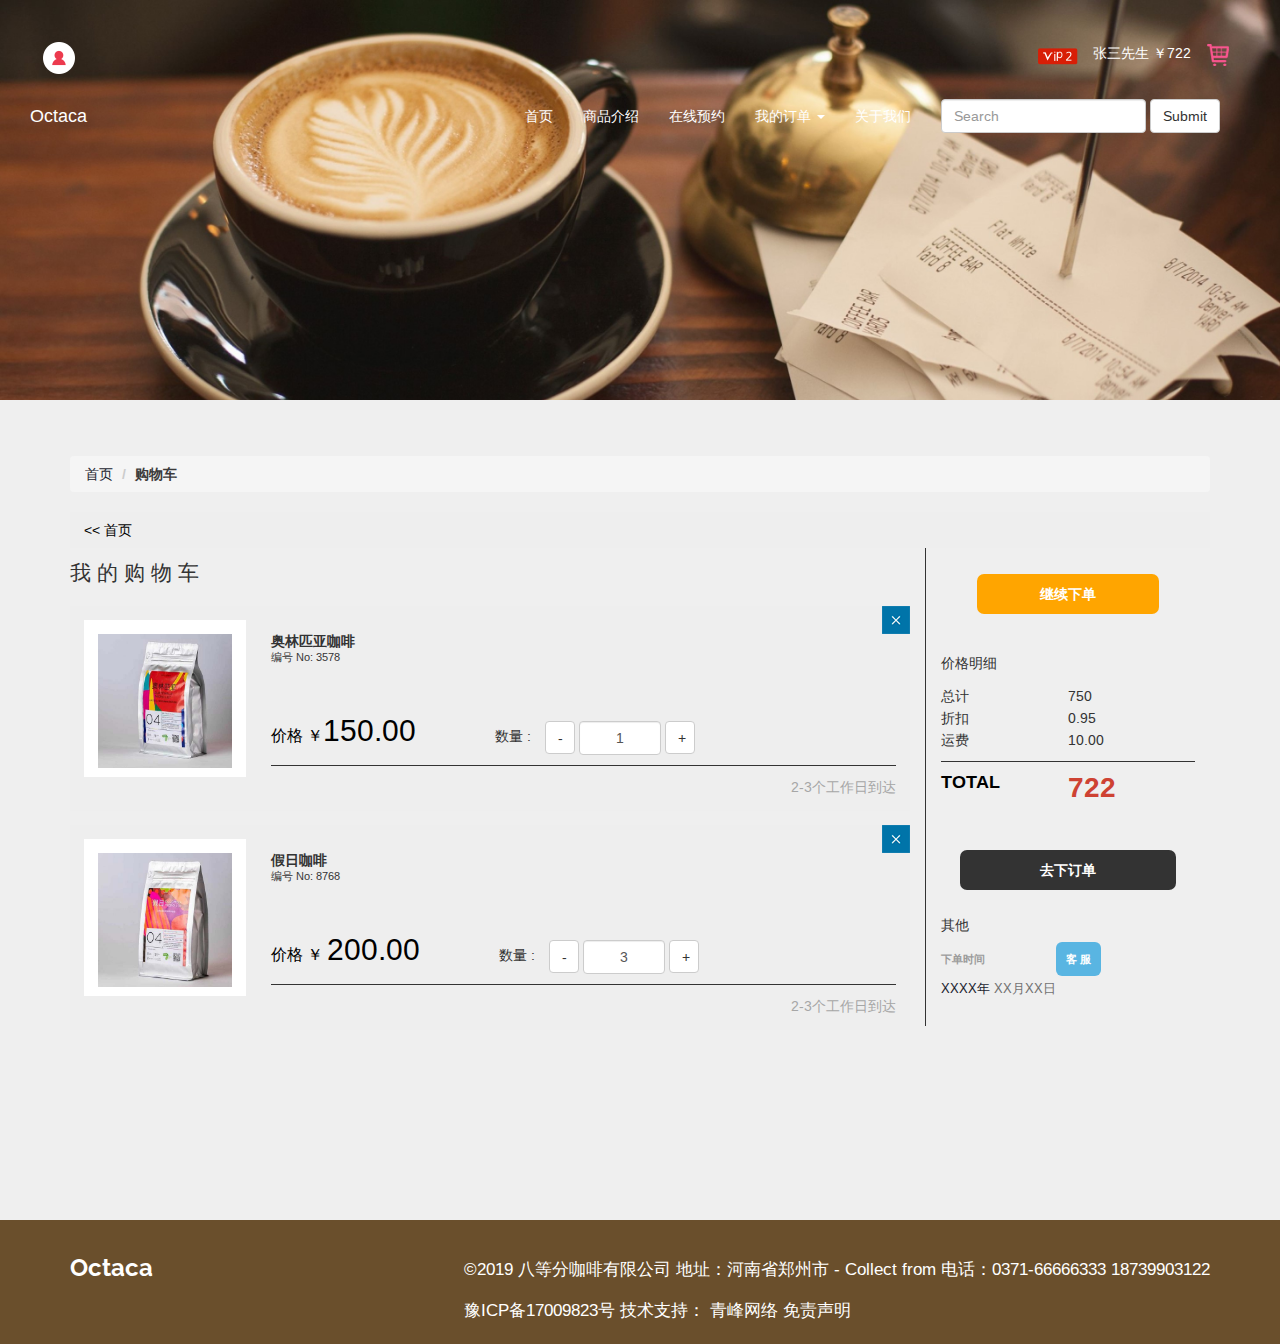
==== shop/cart.html @ 5df2acb5 "阿斯蒂芬 Signed-off-by: zhou-hongjuan <1273451820@qq.com>" ====
<!DOCTYPE html>
<html>
<head>
<title>Cart</title>
<link href="css/bootstrap.css" rel="stylesheet" type="text/css" media="all" />
<link href="css/style.css" rel="stylesheet" type="text/css" media="all" />
<link href="css/iconfont.css" rel="stylesheet" type="text/css" media="all" />
<link href='http://fonts.googleapis.com/css?family=Raleway:400,200,600,800,700,500,300,100,900' rel='stylesheet' type='text/css'>
<link href='http://fonts.googleapis.com/css?family=Arimo:400,700,700italic' rel='stylesheet' type='text/css'>
<link rel="stylesheet" type="text/css" href="css/component.css" />
<link rel="stylesheet" type="text/css" href="css/cart.css" />
<meta name="viewport" content="width=device-width, initial-scale=1">
<meta http-equiv="Content-Type" content="text/html; charset=utf-8" />
<meta name="keywords" content="New Fashions Responsive web template, 
Bootstrap Web Templates, Flat Web Templates, Andriod Compatible web template, Smartphone 
Compatible web template, free webdesigns for Nokia, Samsung, LG, SonyErricsson, Motorola web design"/>
<script src="js/jquery.min.js"></script>

<script src="js/bootstrap.min.js"> </script>



<!-- start menu -->
<link href="css/megamenu.css" rel="stylesheet" type="text/css" media="all" />
<script type="text/javascript" src="js/megamenu.js"></script>



<!-- start menu -->
</head>
<body>
<!--header-->
<div class="header2 text-center haha">
	 <div class="container-fluid ">
		 <div class="main-header">
			  <div class="carting">
				 <ul><li><a href="login.html"><img src="images/gerenzhongxin.png" ></a></li></ul>   <!-- 个人中心 -->
				 </div>
			 <div class="logo">
				 <h3><a href="index.html">NEW FASHIONS</a></h3>
			  </div>			  
			<div class="box_1">	
						 <!-- 用户个人信息 -->
		<a href="cart.html"><h3><span class="garden"></span><a href="">
		<span class="username"></span><span class="sex"></span>
		<!-- <span> <a href=""> 个人信息</a> </span> --></a> 
		<span class="simpleCart_total"></span> 
		<!-- (<span id="simpleCart_quantity" class="simpleCart_quantity"></span> items) -->
		<img src="images/cart.png" alt=""/></h3></a>
				 
			 
			 </div>
			 
			 <div class="clearfix"></div>
		 </div>
				<!-- start header menu -->
				<nav class="navbar navbar-default" style="background:none !important; border: none;">
  <div class="container-fluid">
    <!-- Brand and toggle get grouped for better mobile display -->
    <div class="navbar-header ">
      <button type="button" class="navbar-toggle collapsed " data-toggle="collapse" data-target="#bs-example-navbar-collapse-1" aria-expanded="false">
        <span class="sr-only ">Toggle navigation</span>
        <span class="icon-bar"></span>
        <span class="icon-bar"></span>
        <span class="icon-bar"></span>
      </button>
      <a class="navbar-brand" href="#">Octaca</a>
    </div>

    <!-- Collect the nav links, forms, and other content for toggling -->
    <div class="collapse navbar-collapse haha" id="bs-example-navbar-collapse-1">
		<form class="navbar-form navbar-left navbar-right hidden-xs">
		  <div class="form-group ">
		    <input type="text" class="form-control" placeholder="Search">
		  </div>
		  <button type="submit" class="btn btn-default">Submit</button>
		</form>
      <ul class="nav navbar-nav navbar-right">
         <li><a href="#">首页</a></li>
        <li><a href="#">商品介绍</a></li>
		   <li><a href="#">在线预约</a></li>
        <li class="dropdown">
          <a href="#" class="dropdown-toggle"  data-toggle="dropdown" role="button" aria-haspopup="true" aria-expanded="false">我的订单 <span class="caret"></span></a>
		  <ul class="dropdown-menu ">
            <li><a href="#">订单查询</a></li>
            <li><a href="#">我的积分</a></li>
            <!-- <li><a href="#">Something else here</a></li>
            <li role="separator" class="divider"></li>
            <li><a href="#">Separated link</a></li>
            <li role="separator" class="divider"></li>
            <li><a href="#">One more separated link</a></li> -->
          </ul>
		  <li><a href="#">关于我们</a></li>
        </li>
      </ul>
     
      <ul class="nav navbar-nav navbar-right ">
        
        <li class="dropdown">
        
		 
        </li>
      </ul>
	 
    </div><!-- /.navbar-collapse -->
  </div><!-- /.container-fluid -->
</nav>
			 </div>
			  <div class="clearfix"></div> 
	 </div>
</div>
<!--header//-->
<div class="cart">
	 <div class="container">
			 <ol class="breadcrumb">
		  <li><a href="men.html">首页</a></li>
		  <li class="active">购物车</li>
		 </ol>
		 <div class="cart-top">
			<a href="index.html"><< 首页</a>
		 </div>	
													
		 <div class="col-md-9 cart-items " id="a" >
			 <h2>我 的 购 物 车</h2>
		
			 <div class="cart-header " >
				 <div class="close"> </div>
				 <div class="cart-sec">
						<div class="cart-item cyc">
							 <img src="images/sp05.jpg"/>
							 
						</div>
					   <div class="cart-item-info">
							 <h3>奥林匹亚咖啡<span>编号 No: 3578</span></h3>
							 <h4><span>价格 ￥</span><span class="price">150.00</span></h4>
							 <p class="qty">数量 :</p>
							<lable>
							 <button type="button" class="btn sub btn-default"  >-</button>
							 <input id="input" class="form-control input-small input" type="text" readonly="readonly" value="1" >
							<!-- <input min="1" type="number" id="quantity" name="quantity" value="1" class="form-control input-small"> -->
							 <button type="button"  class="btn add btn-default"   >+</button>
							  </lable>
					   </div>
					   <div class="clearfix"></div>
						<div class="delivery">
							 <!-- <p>服务费: Rs.50.00</p> -->
							 <span>2-3个工作日到达</span>
							 <div class="clearfix"></div>
				        </div>						
				  </div>
			 </div>

			 <div class="cart-header 2">
				 <div class="close"> </div>
				  <div class="cart-sec">
						<div class="cart-item">
							 <img src="images/sp06.jpg"/>
						</div>
					   <div class="cart-item-info">
							 <h3 class="commodity">假日咖啡<span class="no">编号 No: 8768</span></h3>
							 <h4><span>价格 ￥ </span><span class="price">200.00</span></h4>
							 <p class="qty">数量 :</p>
							 <lable>
							  <button type="button" class="btn sub btn-default"  >-</button>
							  <input id="input1" class="form-control input-small input" type="text"  readonly="readonly" value="3" >
							 <!-- <input min="1" type="number" id="quantity" name="quantity" value="1" class="form-control input-small"> -->
							  <button type="button" class="btn add btn-default" >+</button>
							   </lable>
					   </div>
					   <div class="clearfix"></div>
						<div class="delivery">
							 <!-- <p>服务费: Rs.50.00</p> -->
							 <span>2-3个工作日到达</span>
							 <div class="clearfix"></div>
				        </div>						
				  </div>
			  </div>		
		 </div>
		 
		 <div class="col-md-3 cart-total">
			 <a class="continue" href="#">继续下单</a>
			 <div class="price-details">
				 <h3>价格明细</h3>
				 <span>总计</span>
				 <span class="a_total total"></span>
				 <span>折扣</span>
				 <span id="discount" class="total"></span>
				 <span>运费</span>
				 <span class="freight total"></span>
				  <!-- <span id="daojia"><button type="button"  class="btn btn-default go">快递到家</button></span> -->
				 <!-- <span id="shangmen"><button type="button"  class="btn btn-default go">上门自取</button></span> -->
				 <div class="clearfix"></div>				 
			 </div>	
			 <h4 class="last-price">TOTAL</h4>
			 <span class="total final"></span>
			 <div class="clearfix"></div>
			 <a class="order" href="#">去下订单</a>
			 <div class="total-item">
				 <h3>其他</h3>
				 <h4>下单时间</h4>
				 <a class="cpns" href="#">客&nbsp;服</a>
				 <p><a href="#">XXXX年</a> XX月XX日</p>
			 </div>
			</div>
	 </div>
</div>

<!--fotter-->
<div class="fotter-logo">
	 <div class="container">
	 <div class="ftr-logo"><h3><a href="index.html">Octaca</a></h3></div>
	 <div class="ftr-info">
	 <p>©2019 八等分咖啡有限公司 <span>地址：河南省郑州市</span><span> - Collect from 电话：0371-66666333 18739903122</span> </p>
	 <p><a href="">豫ICP备17009823号 </a> <span>技术支持： 青峰网络 免责声明 </span></p>
	</div>	 <div class="clearfix"></div>
	 </div>
</div>
<!--fotter//-->


<script src="js/my_ccart.js"> </script>
</body>
</html>
---- shop/css/style.css ----
.dropdown-toggle,.dropdown,.dropdown a {
	background:none !important;
}

.navbar-nav > li  :hover{
	color:#ffeccf !important;
}										/* 导航字体颜色 */
.navbar-nav > li  :focus{
	color:#ffeccf !important;
}
.nav .open > a, .nav .open > a:hover{
	 border: none !important;

}
 .nav .open > a:focus{
	    border: none !important;
			
}
.navbar-default .navbar-nav > li > a:hover{
		border-bottom:3px solid white;
}






.ftr-info a{
	text-decoration:none;
	color:white;
}

.final{
	color:#ce4233;
	font-size:2.0em;
}
.sub,.add{
	 vertical-align:middle;
    text-align: center;
	width: 30px;
    height: 33px;

}
.input{
	    vertical-align: middle;
		text-align: center;
}
.username,.sex{
	color:white;
	
}
.dropdown-menu,.dropdown-menu  li,.navbar-nav > li > a {
	background:none !important;
	color:#ffeccf;
}


.price{
	font-size:30px !important;
}
input[type=number]{
	-moz-appearance:textfield;
}
input[type=number]::-webkit-inner-spin-button,  
input[type=number]::-webkit-outer-spin-button {  
    -webkit-appearance: none;  
    margin: 0;  
}  

/* 源代码 */
body{
	font-family: 'Arimo', sans-serif;
  	background: #fff;
	margin:0;
}
body a{
	transition:0.5s all;
	-webkit-transition:0.5s all;
	-moz-transition:0.5s all;
	-o-transition:0.5s all;
	-ms-transition:0.5s all;
}




h1,h2,h3,h4,h5,h6{
	margin:0;			   
}	
p{
	margin:0;
}
ul{
	margin:0;
	padding:0;
}
.text-center {
  /* text-align: left; */
}
ol.breadcrumb li.active{
	color: #3C3B3B;
  font-weight: 600;
}
.copyrights{text-indent:-9999px;height:0;line-height:0;font-size:0;overflow:hidden;}
/*-----start-header----*/
.header{
   background:url(../images/timg.jpg) no-repeat 0px 0px;
	background-size:cover;
	-webkit-background-size: cover;
	-moz-background-size: cover;
	-o-background-size: cover;
	min-height:720px;
	position:relative;
	
}
.main-header{
	text-align:center;
	position:relative;
}
.navigation-strip{
	background:#000000;
	padding:1.5em;
}
.navigation-strip h4 {
	float: left;
	color: #fff;
	font-size: 1.3em;
	font-weight: 300;
	margin-top: 5px;
}
/* start menu */
.h_nav h4{
	border-bottom: 1px solid rgb(236, 236, 236);
	font-size: 1em;
	color: #000;
	line-height: 1.8em;
	text-transform: uppercase;
	margin-bottom: 4%;
	width: 100%;
}
.h_nav h4.top{
	margin-top: 12%;
}
.h_nav ul li{
	display: block;
}
.h_nav ul li a{
	display: block;
	font-size: 0.95em;
	color: #555;
	text-transform: capitalize;
	line-height: 1.8em;
	-webkit-transition: all 0.3s ease-in-out;
	-moz-transition: all 0.3s ease-in-out;
	-o-transition: all 0.3s ease-in-out;
	transition: all 0.3s ease-in-out;
	line-height: 2.5em;
	background:none;
	color:#999;
}
.h_nav ul li a:hover{
	color:#ef8743;
	text-decoration:underline;
}

.banner {
	padding: 0;
}
.box_1 h3 {
  /* background:rgba(55, 55, 55, 1); */
  padding: 10px 10px;
  color: #fff;
  font-size: 1em;
  margin-bottom: 0; 
}
.box_1 img{
	margin-left:12px;
}
.box_1 a:hover, a:focus{
	 text-decoration:none;
}
.box_1{
	float:right;
  width: 23%;
  z-index: 1;
 margin: 28px 0 10px 0;
}
.box_1 p a{
	color:#fff;	
}
.box_1 p {
	display: inline-block;
}
.carting{
	float:left;
	margin-top:3em;
}
.carting ul li{
	display:inline-block;
}
.carting ul li a{
	display:block;
	color:#fff;
	font-size:14px;
	font-weight:600;
	padding:0 8px;
	    margin-left: 20px;
}
.logo {
	display: inline-block;
	margin: 2em 0;
	position:absolute;
	left: 37%;
	visibility:hidden;
}
.logo h3 a{
	font-family: 'Raleway', sans-serif;
	font-size:1.6em;
	font-weight:700;
	color:#fff;
	text-decoration:none;
}
.caption{
	display:inline-block;
	color:#fff;
	text-align:center;
	position:absolute;
	left: 12%;
   top: 45%;
}
.caption h1{
	font-size:5em;
	font-weight:600;
	margin-bottom:2px;
	font-family: 'Raleway', sans-serif;
}
.caption h4{
	 color:#64C4B8;
}
.caption p{
	font-size:1.15em;
	font-weight:400;
	margin:0 auto;
	width:55%;
}
/*------*/
.categoires{
	margin:4em 0 0em 0;
}



.sections{
	text-align:right;
	padding-top:9em;
}
.sections h4{
	color:#fff;
	font-weight:600;
	display: inline-block;
	letter-spacing:1px;
	font-size:2.5em;
	font-family: 'Raleway', sans-serif;
}
.sections p{
	color:#fff;
	font-weight:600;
	font-size:1.1em;
	text-transform:uppercase;
}
/*-- --*/
ul.tabs-menu{
	padding:0;
	width: 33%;
	float:right;
}
ul.tabs-menu li{
	display:inline-block;
}
ul.tabs-menu li a{
	font-size: 1em;
	padding: 0.5em 2em;
	text-decoration: none;
	background: #fa558f;
	color: #fff;
}
ul.tabs-menu li.active a{
	background:#333;
}
.tabs-box{
	width: 100%;
	margin: 5em auto 1.5em auto;
}
/*-----*/
.b-link-stripe{
	position:relative;
	display:inline-block;
	vertical-align:top;
	font-weight: 300;
	overflow:hidden;
	width: 100%;
}
.b-link-stripe .b-wrapper{
	position:absolute;
	width:100%;
	height:100%;
	top:0;
	left:0;
	text-align:center;
	color:#ffffff;
	overflow:hidden;
}
.b-link-stripe:hover .b-line{
	opacity:1;
}
/*-----------------------------------------------------------------------------------*/
/*	Animation effects
/*-----------------------------------------------------------------------------------*/
.b-animate-go{
	text-decoration:none;
}
.b-animate{
	transition: all 0.5s;
	-moz-transition: all 0.5s;
	-ms-transition: all 0.5s;
	-o-transition: all 0.5s;
	-webkit-transition: all 0.5s;
	visibility: hidden;
	font-size:1.1em;
	font-weight:700;
}
.b-animate button{
	padding:12px;
	color:#fff;
	font-weight:600;
	cursor:pointer;
	margin: 55% auto 0 auto;
	display: block;
	border:2px solid #333;
	width:55%;
	text-decoration:none;
	background:#333;
	transition:0.5s all;
	-webkit-transition:0.5s all;
	-moz-transition:0.5s all;
	-o-transition:0.5s all;
	-ms-transition:0.5s all;
}
.b-animate button:hover{
border:2px solid #fff;
	color:#fff;
}
/* lt-ie9 */
.b-animate-go:hover .b-animate{
	visibility:visible;
}
.b-from-left{
	position: relative;
	left: -100%;
	background-size: 100% 100%;
	top: 0px;
	margin: 0;
	min-height: 420px;
}
.b-animate-go:hover .b-from-left{
	left:0;
}
.product-grid {
	width: 30%;
	margin: 0 3% 4% 0;
	float: left;
	border: 1.5px solid #eee;
	position: relative;
	transition: 0.5s all;
	-webkit-transition: 0.5s all;
	-moz-transition: 0.5s all;
	-o-transition: 0.5s all;
	min-height: 200px;
}
.product-grid:hover {
	box-shadow: 0px 1px 11px #eee;
	z-index: 1;
}
.more-product-info span {
	color:#fff;
	font-size:1em;
	font-weight:500;
	padding:5px 10px;
	display: block;
	background:#fa558f;
	position: absolute;
	top: 0px;
	right: 0;
	cursor: pointer;
	z-index: 999;
}
.products-row a:hover{
	text-decoration:none;
}
.product-img img {
	width: 100%;
	border:1px solid #E7E7E7;
}
.product-info {
	background: #eaeaea;
}
.product-info-cust {
	float: left;
	padding: 0.8em 1.2em;
} 
.item_quantity {
  margin: 1em 0;
  border: 1px solid rgb(175, 175, 175);
  font-size: 0.85em;
  padding: 5px 10px;
  display: block;
}
.item_add{
	color:#fff;
	text-decoration:none;
	font-weight:600;
	padding:0.7em 1.5em;
	font-size:1.1em;
	display:inline-block;
	border-radius:5px;
	-moz-border-radius: 5px;
-webkit-border-radius: 5px;
-o-border-radius: 5px;
	margin: 0px 16px 0px 0px;
	background:#ef8743;
	border:none;
	outline:none;
}
.prt_name{
	padding: 0.8em 1.2em;
	float:none;
}
.items{
	float:none;
	margin: 0 0 16px 0px;
}
.item_add:hover {
	background:#FF9000;
} 
.product-info-price {
	float: right;
	background: #fff;
	width: 27%;
	text-align: center;
	padding: 0.545em;
}
.product-info-cust h4{
	color:#000;
	font-weight:400;
	font-size:1.4em;
}
span.item_price{
	color:#000;
	font-weight:600;
	font-size:1.7em;
}
.tab-grids {
	margin-top: 2em;
}
/*----*/

.product-layer h2{
	color:#FFF;
	font-size:2.4em;
	text-align:left;
	font-weight:600;
	padding:1em 0;
}
.product-section{
	margin:2em 0;
}
i.boque{
	float:left;
	width: 23%;
	margin-top: 23px;
}
.boque-info{
	float:left;
	width:68%;
}
.boque-info h3{
	color:#fff;
	font-size:1.6em;
	font-weight:600;
	margin-bottom:12px;
}
.boque-info p{
	color:#fff;
	font-size: 1.1em;
	margin-bottom: 12px;
	line-height: 1.5em;
}
.boque-info a{
	color:#fff;
	font-size:1.3em;
	display:inline-block;
}
.boque-info a:hover{
	color:#64C4B8;
}
.boque-sec {
	margin-bottom: 6%;
}
/*----*/
/*.fotter{*/
	/*background:url(../images/banner2.jpg) no-repeat 0px 0px;*/
	/*background-size:cover;*/
	/*-webkit-background-size: cover;*/
/*-moz-background-size: cover;*/
/*-o-background-size: cover;*/
	/*min-height:395px;*/
	/*padding:3.5em 0;*/
/*}*/
.ftr-list{
	float:left;
	width:50%;
}
.ftr-list2{
	float:left;
	width:50%;
}
.ftr-list ul li,.ftr-list2 ul li{
	display:block;
}
.ftr-list ul li a,.ftr-list2 ul li a{
	color:#F6F3F3;
	font-weight:300;
	font-size:1em;
	text-decoration:none;
	padding:3px 0;
	display:block;
	font-family: 'Raleway', sans-serif;
}
.ftr-list ul li a:hover,.ftr-list2 ul li a:hover{
	color:#fff;
	font-weight:400;
}
.ftr-left h4{
	color:#fff;
	margin:2em 0 1em 0;
	font-size:0.95em;
}

.social-icons a span.in{
	background-position: 0px 0px;
}
.social-icons a span.in:hover{

	background-position: -2px -38px;
}
.social-icons a span.you{
	background-position:-42px 1px;
}
.social-icons a span.you:hover{
	background-position:-44px -37px
}
.social-icons a span.be{
	background-position: -86px 0px;	
}
.social-icons a span.be:hover{
	background-position: -88px -38px;
}
.social-icons a span.twt{
	background-position:-133px 0px;
}
.social-icons a span.twt:hover{
	background-position:-135px -38px;
}
.social-icons a span.fb{
	background-position:-179px 0px;
}
.social-icons a span.fb:hover{
	background-position:-181px -38px;
}
.contact {
	text-align: center;
	float: right;
}
.contact form{
	width: 100%;
	margin: 0 auto;
}
.contact form input[type="text"],.contact textarea{
	border:1px solid #fff;
	color:#F6F3F3;
	outline:0;
	padding:0.8em 1em;
	background:transparent;
	width:46%;
	font-weight:300;
}
.contact form input[type="text"]:nth-child(2){
	margin-left:1em;
}
.contact textarea{
	width: 95.5%;
	margin-top: 2em;
	min-height: 180px;
	resize: none;
}
.contact input[type="submit"] {
	border:none;
	outline: 0;
	color: #fff;
	font-weight:300;
	font-size:1.1em;
	background: #ef8743;
	padding: 0.8em 3em;
	margin-top: 1.5em;
	transition: 0.5s all;
		-webkit-transition: 0.5s all;
		-moz-transition: 0.5s all;
		-o-transition: 0.5s all;
		-ms-transition: 0.5s all;
	border:2px solid #ef8743;
}
.contact input[type="submit"]:hover{
	background:transparent;
	border:2px solid #fff;
}
.fotter-logo h3 a{
	font-family: 'Raleway', sans-serif;
	font-size:1em;
	font-weight:700;
	color:#fff;
	text-decoration:none;
}
.fotter-logo{
background:#6a4f2c;
padding:1.5em 0;
}
.ftr-logo{
float:left;
padding-top:1em;
}
.ftr-logo a img{
	background-size:100%;
	width:100%;
}
.ftr-info{
	float:right;
}
.fotter-logo p{
	color:#fff;
	font-weight:400;
	font-size:1.2em;
	margin-top:1em;
}
.fotter-logo a{
	color:#fff;
}
.fotter-logo a:hover{
	color:#3C3B3B;
}
/*--about--*/
.header2{
  background:url(../images/kafei1.jpg) no-repeat 0px 0px;
	background-size:100% 100%;
	background-position:0px 0px;
	-webkit-background-size: cover;
  -moz-background-size: cover;
  -o-background-size: cover;
	min-height:400px;
}

.about {
margin: 4em 0;
}
.about-grid img{
width:100%;
}
.about h2{
color:#3C3B3B;
font-weight:600;
font-size:2.5em;
margin-bottom:0.5em;
font-family: 'Raleway', sans-serif;
}
.about-pic{
float:left;
width:34%;
}
.bottom-grids{
margin-top:2em;
}
.about-info{
float:left;
width:60%;
margin-left:3em;
}
.about-info p{
line-height:1.8em;
color:#999;
font-size:1.1em;
}
.about-info a{
background: #fa558f;
float: left;
padding: 8px 10px;
border-radius: 3px;
-moz-border-radius: 3px;
-webkit-border-radius: 3px;
-o-border-radius: 3px;
text-transform: uppercase;
text-decoration: none;
margin-top: 2em;
border:2px solid #fa558f;
color:#fff;
}
.about-info a:hover{
border:2px solid #E92D50;
background:#E92D50;
color:#fff;
}
.about-grids{
margin-top:2em;
}
.about-grid a{
text-decoration:none;
}
.about-grid a h4{
margin:12px 0;
color:#FF862D;
font-family: 'Raleway', sans-serif;
}
.about-grid a h4:hover{
color:#3C3B3B;
}
.about-grid p{
color:#999;
line-height:1.8em;
font-size:1em;
}
.about h3{
color:#3C3B3B;
margin: 2em 0 0.5em 0;
font-weight: 600;
font-family: 'Raleway', sans-serif;
}
.flwr{
margin-top:2em;
}
.blog{
margin:4em 0;
}
.blog h2{
color: #3C3B3B;
font-weight: 600;
font-size: 2.5em;
font-family: 'Raleway', sans-serif;
}
.subscribe h4{
font-size: 1.4em;
color: #ef8743;
font-weight: 500;
margin: 2em 0 0em;
text-transform: uppercase;
font-family: 'Raleway', sans-serif;
}
.subscribe {
margin: 1em 0;
}
.subscribe input[type="text"] {
width: 100%;
border: 1px solid #3c3a3e;
padding: 10px;
margin: 1em 0;
outline: none;
-webkit-appearance: none;
}
.subscribe input[type="submit"] {
background: #ef8743;
padding: 10px 15px;
color: #fff;
text-transform: uppercase;
outline: none;
-webkit-appearance: none;
border: 0;
font-size: 0.8em;
}
.subscribe input[type="submit"]:hover {
background: #fa558f;
transition: 0.5s all;
-webkit-transition: 0.5s all;
-o-transition: 0.5s all;
-moz-transition: 0.5s all;
}
ul.tags_links {
padding: 0;
list-style: none;
width: 100%;
}
ul.tags_links li {
display: inline-block;
margin: 8px 3px;
}
ul.tags_links li a {
color: #fff;
font-size: 0.8125em;
background: #1a1918;
padding: 5px 10px;
}
ul.tags_links li a:hover {
background: #64C4B8;
color: #fff;
text-decoration:none;
}
.fashion-blogs {
padding-left: 0;
}
.fashion-blogs h3{
margin:1.2em 0 0 0;
}
.fashion-blogs h3 a{
text-decoration:none;
color: #525252;
font-family: 'Raleway', sans-serif;
}
.fashion-blogs h3 a:hover{
color:#E24D8D;
}
.fashion-blogs p{
color:#999;
line-height:1.8em;
margin:0.5em 0;
}
.roses-img img{
width:100%;
}
.comment-box{
	margin:2em 0;
}
.text-cmt{
	margin:1em 0;
}
h4.page-header {
font-size: 1.4em;
color: #ff7105;
font-weight: 500;
margin: 0.5em 0 1em;
text-transform: uppercase;
font-family: 'Raleway', sans-serif;
}
.text-cmt input[type="text"]{
	width:47%;
	margin-right:2%;
	padding:10px;
	border: 1px solid rgb(169, 169, 169);
	outline:none;
	-webkit-appearance:none;
	
}
.text-cmt textarea{
	width:96.4%;
	height:150px;
	outline:none;
	-webkit-appearance:none;
	padding:10px;
	resize:none;
	border-color: rgb(169, 169, 169);
}
.text-but input[type="submit"], .text-cmt input[type="submit"] {
	font-size: 0.875em;
	color: #fff;
	text-transform: uppercase;
	background: #ef8743;
	padding: 10px 20px;
	outline: none;
	-webkit-appearance: none;
	cursor: pointer;
	border: 0;
}
.text-but input[type="submit"]:hover, .text-cmt input[type="submit"]:hover {
background: #fa558f;
transition: 0.5s all;
-webkit-transition: 0.5s all;
-o-transition: 0.5s all;
-moz-transition: 0.5s all;
-ms-transition: 0.5s all;
}
p.author{
color:#ABABAB;
margin:5px 0;
}
p.author a{
color: #ABABAB;
  text-decoration: underline;
}
p.author a:hover{
	color:#fa558f;
}
p.author span{
color:#ff7105;
}
a.read{
background: #fa558f;
padding: 8px 10px;
border-radius: 3px;
-moz-border-radius: 3px;
-webkit-border-radius: 3px;
-o-border-radius: 3px;
text-transform: uppercase;
text-decoration: none;
margin: 0.5em 0 0em 0;
border: 2px solid #fa558f;
color: #fff;
display:inline-block;

}
a.read:hover{
border: 2px solid #E92D50;
background: #E92D50;
color: #fff;
}

.team-history h3{
	padding: 15px 0px 15px 0px;
	margin-bottom: 13px;
	color: #303030;
	font-size: 1.5em;
	text-transform: uppercase;
}
.arch{
margin-top:1em;
}
.sidebar h3{
	padding: 10px 0px 5px 0;
	color: #ef8743;
	font-size: 1.5em;
	text-transform: uppercase;
	font-family: 'Raleway', sans-serif;
}
.sidebar ul{
	list-style:none;
	width:77%;
}
.sidebar ul li a{
	display: block;
	text-decoration:none;
	color: #777;
	padding: 8px 18px;
	transition: 0.5s ease;
	-o-transition: 0.5s ease;
	-webkit-transition: 0.5s ease;
	font-size: 1.1em;
	border-bottom:1px dashed #989898;
}
.sidebar ul li a:hover{
color:#E92D50;
}

/*----*/
ul.place{
	margin: 5px 0;
	background: #f9f9f9;
	width: 100%;  
	padding:0px 5px;
}
ul.place li{
	display: inline-block;
	padding: 6px;
}
ul.place li {
	font-size: 1em;
	color: #8c8c8c;
	text-decoration: none;
	cursor: pointer;
}
ul.place li span{
	color: #f02b63;
}
ul.place li.sort{
	float:left;
}
ul.place li.by{
	float:right;
}
.possible-about p{
	color:#727272;
	font-size:1em;
	line-height:1.5em;
}
.possible-about h4{
	color:#7db122;
	font-size:1.4em;
	
	font-weight:600;
	   padding: 0 0 0.3em;
}
/*--order--*/
/*--checkbox--*/
.tab1,.tab2,.tab3,.tab4,.tab5{
	cursor:pointer;
}
.single-bottom{
	margin:1em 0;
}
.single-bottom a p{
	display:block;
	color:#303030;
	text-decoration:none;
	 padding: 5px 13px;
}
/*--products--*/
.product-model-sec {
margin: 2em 0 0 0;
float:right;
}
.product-model{
margin: 4em 0 2em 0;
}
.product-model h2{
color:#3C3B3B;
font-weight:600;
font-family: 'Raleway', sans-serif;
}
p.product-model-info{
color: #999;
line-height: 1.8em;
margin: 0.5em 0;
font-size:1.1em;
}
h4.love-info{
font-size:1.3em;
}
.love-grid{
border:none;
}
.more-product span{
display:none;
}
.rsidebar {
	display: block;
	float: left;
	margin: 2.3% 3.5% 0% 0;
	width: 21%;
}
h3.m_2 {
	font-size: 1em;
	font-weight: 500;
	padding: 10px;
	background:#464646;
	text-transform: uppercase;
	color: #fff;
	margin-bottom: 1em;
}
.metro{
	position: relative;	
	cursor: pointer;
	font-weight:600;
	background:#fff;
	color:#898989;
	-webkit-user-select: none;
	-moz-user-select: none;
	user-select: none;
}
.metro.open{
	z-index: 2;
}
.metro:hover,
.metro.focus{
	color:#666;
}
/* OLD SELECT (HIDDEN) */
.metro .old{
	position: absolute;
	left: 0;
	top: 0;
	height: 0;
	width: 0;
	overflow: hidden;
}
.metro select{
	position: absolute;
	left: 0px;
	top: 0px;
}
.metro.touch select{
	left: 0;
	top: 0;
	width: 100%;
	height: 100%;
	opacity: 0;
}
/* SELECTED FEEDBACK ITEM */ 
.metro .selected {
    color: #96a6a7;
}
.metro .selected:hover{
	color:#e94e38;
}
.metro .selected, .metro li {
  display: block;
  padding: 8px 0px 8px 0px;
  overflow: hidden;
  white-space: nowrap;
  text-align: left;
  text-transform: uppercase;
  font-size: 14px;
  line-height: 13px;
  padding-left: 6px;
  font-weight: 400;
  color: #555555;
}
.product_right {
margin-bottom: 2em;
}
/* .focus class is also added on hover */
/*.metro:hover .selected::after, .metro.focus .selected::after {*/
  /*background: url(../images/p_minus.png) no-repeat 0px 10px;*/
/*}*/
.metro li:hover{
	background-color:#fa558f;
}
.metro li:hover{
	background-color:#fa558f;
}
.metro li.focus{
	background:#ef8743;
	position: relative;
	z-index: 3;
	color:#000;
}
.metro li.active{
    background-color:#ef8743;
	color: #000;
}


/* DROP DOWN WRAPPER */
.metro div{
	position: absolute;
	height: 0;
	left: 0;
	right: 0;
	top: 100%;
	margin-top:1px;
	overflow: hidden;
	opacity: 0;
	color: #FFF;
}
/* Height is adjusted by JS on open */
.metro.open div{
	opacity: 1;
	z-index: 2;
}
/* FADE OVERLAY FOR SCROLLING LISTS */
.metro.scrollable div::after{
	content: '';
	position: absolute;
	left: 0;
	right: 0;
	bottom: 0;
	height: 50px;
}
.metro.scrollable.bottom div::after{
	opacity: 0;
}
/* DROP DOWN LIST */
.metro ul{
	position: absolute;
	left: 0;
	top: 0;
	height: 100%;
	width: 100%;
	padding:0;
	list-style: none;
	overflow: hidden;
	background:#000;
}
.metro.scrollable.open ul{
	overflow-y: auto;
}
/* DROP DOWN LIST ITEMS */
.metro li{
	list-style: none;
	padding: 6px 10px;
	font-size: 1em;
	font-weight: 400;
	text-transform: lowercase;
	color: #fff;
}
.metro li:last-child {
    border-bottom: 0;
}
.checkbox i {
  position: absolute;
  bottom: 255px;
  left: 14.9%;
  display: block;
  width: 20px;
  height: 20px;
  outline: none;
  border: 2px solid #D2CF99;
}
.checkbox{
	margin-top:0;
}
/*----*/
.product-head {
padding: 0.5em 0;
border-top: 1px solid #eee;
border-bottom: 1px solid #eee;
margin-bottom: 1em;
}
.product-head  a {
color: #08080B;
font-weight: 700;
font-size: 0.875em;
padding-bottom: 0.2em;
display: inline-block;
text-transform: uppercase;
transition: 0.5s all;
-webkit-transition: 0.5s all;
-moz-transition: 0.5s all;
-o-transition: 0.5s all;
}
.product-info h3{
float:left;
width:50%;
}
.product-info i{
float:left;
width:50%;
display:block;
}
.details-left-info {
float: left;
margin-left: 5%;
width:67%;
}
.details-left-info  h3 {
color: #333333;
font-size: 1.4em;
text-transform: uppercase;
font-weight: 700;
margin-bottom: 0.3em;
font-family: 'Raleway', sans-serif;
}
.details-left-info p {
margin-top: 2%;
font-size: 1.8em;
color: #fa558f;
line-height: 1.8em;
text-shadow: 0 1px 0 #ffffff;
letter-spacing: 1px;
}
.details-left-info  h4 {
color:#CDCDCD;
font-weight: 400;
margin-bottom: 1em;
font-size:0.9em;
font-family: 'Raleway', sans-serif;
}
.details-left-info a{
margin-left: 5px;
color: #555555;
text-transform: uppercase;
font-size: 11px;
/*-webkit-text-stroke:0px;*/
letter-spacing: 0px;
}
.details-left-info #quantity {
width: 50px;
height: 37px;
display: inline-block;
margin: 15px 10px 0 0;
padding: 9px 0px 8px;
outline: none;
text-align: center;
}
p.qty{
margin: 15px 10px 0 0;
color:#333333;
font-size:1em;
display:inline-block;
}
.btn_form{
margin-top:2em;
}
.btn_form a {
outline: none;
display: inline-block;
font-size: 1em;
padding: 8px 34px;
border:2px solid #3C3B3B;
background: #3C3B3B;
color: #fff;
text-transform: uppercase;
-webkit-transition: all 0.3s ease-in-out;
-moz-transition: all 0.3s ease-in-out;
-o-transition: all 0.3s ease-in-out;
transition: all 0.3s ease-in-out;
}
.btn_form a:hover{
background:transparent;
border:2px solid #3C3B3B;
color:#3C3B3B;
text-decoration:none;
}
.flower-type{
margin: 2em 0;
padding: 10px 0 15px 0;
border: 1px solid #ff530d;
border-width: 1px 0;
}
.flower-type p{
font-size:1.1em;
color:#787878;
font-family: 'Raleway', sans-serif;
font-weight:400;
}
.flower-type a{
font-weight:400;
color: #ff530d;
}
p.desc{
font-size:0.9em;
line-height:1.8em;
color: #999;
margin: 0.5em 0;
}
.details-left-info h5{
margin:1em 0;
}
.single-bottom1 h6, .single-bottom2 h6 {
background: #F3F3F3;
padding: 10px;
color: #333;
font-size: 1.2em;
}
.rltd-posts {
  margin-top: 3em;
}
.product-main {
	margin:4em  0;
}
.product{
	padding-top:2em;
}
.product-desc {
width: 82.3333%;
float: left;
border-width: 0 1px 0 0;
border-right: 1px solid #DDD;
}
.product-img2{
float: left;
margin-right: 2.5%;
}
.product-img2 img {
  border: 1px solid #eee;
}
/*--roses--*/
.blog-single{
margin:2em 0;
}
.blog-single  h2{
color:#3C3B3B;
margin-bottom:0.5em;
font-weight: 600;
font-family: 'Raleway', sans-serif;
}
.blog-sec-info p{
color: #999;
line-height: 1.8em;
margin: 0.5em 0 2em 0;
font-size: 1.1em;
}
.blog-sec-info  h3{
margin-bottom:0.5em;
font-family: 'Raleway', sans-serif;
}
.blog-sec-head {
padding: 0.5em 0;
border-top: 1px solid #eee;
border-bottom: 1px solid #eee;
margin-bottom: 1em;
}
.blog-sec-head a {
color: #08080B;
font-weight: 700;
font-size: 0.875em;
padding-bottom: 0.2em;
display: inline-block;
text-transform: uppercase;
}
/*----*/
.page-no-found{
background:#fff;
min-height: 620px;
}
.page-no-found h1{
font-size:12em;
padding-top:8%;
letter-spacing: -15px;
}
.page-no-found h1 span{
color:#fa558f;
}
.page-no-found h2{
padding-top:3%;
color: #333;
}
p.product_descr{
	line-height:1.5em;
	color:#999;
}
.page-no-found a{
background:#fa558f;
color: #fff;
font-size: 1.2em;
display: inline-block;
margin-top: 1.7em;
padding: 1em 3em;
border-radius: 0.5em;
-webkit-border-radius: 0.5em;
-moz-border-radius: 0.5em;
-o-border-radius: 0.5em;
-ms-border-radius: 0.5em;
}
.page-no-found a:hover{
background:#ef8743;
}
/*--contact-page--*/
.contact-head {
	padding: 3.2em 0;
	background: #5BBD50;
}
.contact-head h3 {
	text-align: left;
	color: #fff;
	font-size: 2em;
	font-weight: 700;
}
.contact_top {
	margin:4em 0;
}
.contact_left  h2{
color:#3C3B3B;
margin-bottom:0.5em;
font-weight: 600;
font-family: 'Raleway', sans-serif;
}
.contact-top h3 {
	color: #FFF;
	font-size: 1em;
	text-transform: uppercase;
	font-weight: 400;
	margin: 0 0 1em;
}
.contact_left p{
	color:#999;
	font-size:0.85em;
	line-height:1.5em;
	margin-bottom: 1em;
}
.contact_left p span{
	cursor:pointer;
	color:#2aacc8;
}
.contact_left p span:hover{
	text-decoration:underline;
}
.form_details input[type="text"], .form_details textarea {
	padding: 10px;
	width: 100%;
	font-size: 1em;
	margin: 10px 0px;
	border: 1px solid #8A8888;
	color: #999;
	background: none;
	-webkit-appearance: none;
	float: left;
	outline: none;
	font-weight: 500;
}
.form_details textarea:hover {
	border: 1px solid #E35E01;
}
.form_details input[type="text"]:hover{
	border: 1px solid #E35E01;
}
.form_details textarea {
	height:200px;
	resize:none;
	width:100%;
}
.form_details input[type="submit"] {
	margin-top:1em;
	color: #fff;
	font-size: 1.1em;
	padding: 0.7em 1em;
	-webkit-appearance:none;
	text-transform: uppercase;
	display: inline-block;
	-webkit-transition: all 0.3s ease-out;
	-moz-transition: all 0.3s ease-out;
	-ms-transition: all 0.3s ease-out;
	-o-transition: all 0.3s ease-out;
	transition: all 0.3s ease-out;
	font-weight:600;
	border:none;
	text-transform:uppercase;
	outline: none;
	cursor: pointer;
	background:#fa558f;
}
.form_details input[type="submit"]:hover {
 	text-decoration: none;
	color: #fff;
	background: #ef8743;
}
.company_ad {
	margin-top: 2em;
}
.contact_left p{
	text-align: left;
	color: #999;
	font-size: 1em;
	font-weight: 500;
	width: 90%;
	line-height: 1.8em;
}
.company_ad h3{
	font-size: 1.3em;
	text-transform: uppercase;
	color: #484747;
	margin-bottom:0.5em;
	font-family: 'Raleway', sans-serif;
}
.company_ad span{
	font-size: 1em;
	line-height: 1.8em;
	color:#999;
	font-weight: 400;
}
.company_ad p{
	font-size: 1em;
	line-height: 1.8em;
	color: #8A8888;
}
address {
	margin-top: 1em;
}
.company_ad p a{
	color:#735791;
}
.contact-map iframe {
	min-height: 285px;
	width: 100%;
	border: none;
}
.contact_left {
	padding: 0;
	width: 47%;
	margin-right: 5%;
}
.company-right {
	padding: 0;
	width: 48%;
}
.shop{
	margin:4em 0 0 0;
}
.roses-head h2{
	color: #3C3B3B;
  font-weight: 600;
  font-size: 2.5em;
  font-family: 'Raleway', sans-serif;
}
/*--cart--*/
.cart{
	padding:2em 0;
	min-height:820px;
}
.cart-top{
	background:#eee;
	padding:8px 1em;
}
.cart-top a{
	color:#000;
	font-size:1em;
	font-weight:400;
	text-decoration:none;
}
.cart-top a:hover{
	color:#D74D4D;
}
p.qty {
  margin: 15px 10px 0 0;
  color: #333333;
  font-size: 1em;
  display: inline-block;
}
.details-left-info #quantity {
  width: 50px;
  height: 37px;
  display: inline-block;
  margin: 15px 10px 0 0;
  padding: 9px 0px 8px;
  outline: none;
  text-align: center;
}
.form-control {
  display: inline-block;
  width: 13%;
}
.cart h2{
	font-size:1.5em;
	margin-bottom:1em;
}
.cart-items{
	padding-left:0;
	padding-top:1em;	
}
.cart-sec{
	background:#eee;
	padding:1em;
	margin-bottom:1em;
}
.cart-item{
	width:20%;
	float:left;
	margin-right:3%;
	padding: 1em 1em 0.6em 1em;
  background: #fff;
}
.cart-item img{
	width:100%;
}
.cart-item-info{
	width:77%;
	float:left;
	  border-bottom: 1px solid;
  padding-bottom: 5px;
}
.cart-item-info h3{
	font-size:1em;
	font-weight:600;
	margin-top: 1em;
}
.cart-item-info h3 span{
	display:block;
	font-weight:400;
	font-size:0.75em;
	margin-top:3px;
}
.cart-item-info h4{
	color:#000;
	font-size:1.8em;
	margin:2em 0 0.5em;
	font-weight:500;
	display:inline-block;
	margin-right:3em;
}
.cart-item-info h4 span{
	font-size:0.65em;
	font-weight:400;
} 
.cart-item-info p{
	font-size:1em;
	font-weight:400;
	line-height:1.3em;
}
/* .close1,.close2{
  background: url('../images/close.png') no-repeat 0px 0px;
  cursor: pointer;
  width: 28px;
  height: 28px;
  position: absolute;
  right: 0px;
  top: 0px;
  -webkit-transition: color 0.2s ease-in-out;
  -moz-transition: color 0.2s ease-in-out;
  -o-transition: color 0.2s ease-in-out;
  transition: color 0.2s ease-in-out;
} */
.close{
  background: url('../images/close.png') no-repeat 0px 0px;
  cursor: pointer;
  width: 28px;
  height: 28px;
  position: absolute;
  right: 0px;
  top: 0px;
  -webkit-transition: color 0.2s ease-in-out;
  -moz-transition: color 0.2s ease-in-out;
  -o-transition: color 0.2s ease-in-out;
  transition: color 0.2s ease-in-out;
      opacity: 1.2;
}
.cart-header {  
  position: relative;  
}
.cart-header2 {  
  position: relative;  
}
.delivery{
	margin-left:13em;
}
.delivery p{
	color:#A6A6A6;
	font-size:1em;
	font-weight:400;
	float:left;
}
.delivery span{
	color:#A6A6A6;
	font-size:1em;
	font-weight:400;
	float:right;
}
a.continue{
	background:orange;
	padding:10px 1.5em;
	border-radius:7px;
	-moz-border-radius: 7px;
-webkit-border-radius: 7px;
-o-border-radius: 7px;
	font-size:1em;
	color:#fff;
	text-decoration:none;
	display: block;
   font-weight: 600;  
   text-align: center;
   width: 72%;
   margin: 0px auto 3em auto;
}
a.continue:hover{
	background:#333;
}
.price-details{
	border-bottom:1px solid;
	padding-bottom:10px;
}
.price-details h3{
	color:#333;
	font-size:1em;
	margin-bottom:1em;
}
.price-details span{
	width:50%;
/* 	width:34%; */
	float:left;
	padding:1px 0;
}
span.total{
	/* width:50%; */
	width:15%;
	float:left;
}
span.final{
	font-weight:600;
	padding-top:6px;
	/* font-size:1.3em; */
}
h4.last-price{
	color:#000;
	font-size:1.3em;
	font-weight:600;
	width:50%;
	float:left;
	padding-top:10px;
}
.cart-total {
  padding-top: 26px;
  border-left: 1px solid;
}
a.order {
  background:#333;
  padding: 10px 1.5em;
  border-radius: 7px;
  -moz-border-radius: 7px;
-webkit-border-radius: 7px;
-o-border-radius: 7px;
  font-size: 1em;
  color: #fff;
  text-decoration: none;
  display: block;
  font-weight: 600;
  text-align: center;
  width: 85%;
  margin: 3em auto 0 auto;
}
a.order:hover{
	background:orange;
}
.total-item{
	margin-top:2em;
	padding-bottom:2em;
}
.total-item h3 {
  color: #333;
  font-size: 1em;
  margin-bottom: 1em;
}
.total-item h4{
	font-size:0.8em;
	font-weight:600;
	color:#9C9C9C;
	display:inline-block;
	margin-right:6em;
}
a.cpns{
	background:#59B5E2;
	color:#fff;
	border-radius:6px;
	-moz-border-radius: 6px;
-webkit-border-radius: 6px;
-o-border-radius: 6px;
	padding: 10px;
  font-size: 0.8em;
	font-weight:600;
}
a.cpns:hover{
	background: #20759F;
}
.total-item p{
	font-size:0.9em;
	font-weight:400;
	margin-top:1em;
	color:#727272;	
}
.total-item p a:hover{
	color:#333;
	text-decoration:underline;
}
.comments1 {
	margin-top: 3em;
}
#commentform p {
	position: relative;
	padding: 8px 0;
	font-size: 1em;
}
.comments-main {
	border: 1px solid #D5D4D4;
	padding: 17px 0px;
	margin: 15px 0px 40px 0;
}
.cmnts-right a {
	padding: 6px 12px;
	color: #fff;
	font-weight: 600;
	font-size: 14px;
	background: #999;
	transition: 0.5s all;
	-webkit-transition: 0.5s all;
	-moz-transition: 0.5s all;
	-ms-transition: 0.5s all;
	-o-transition: 0.5s all;
	outline: none;
}
.cmts-main-left img{
	border: 3px solid#ccc;
}
.cmnts-right a:hover{
	background: #333;
	text-decoration:none;
}
.cmts-main-right h5 {
	font-size: 1em;
	color: #4e4e4b;
	margin: 0px;
	font-weight: 600;
	font-family: 'Raleway', sans-serif;
}
.comments1 h4 {
	font-size: 1.4em;
  color: #ff7105;
  font-weight: 500;
  margin: 0.5em 0 1em;
  text-transform: uppercase;
  font-family: 'Raleway', sans-serif;
}
.cmts-main-right p{
	color: #333333;
	font-weight: 400;
	font-size: 0.9em;
	line-height: 1.9em;
	opacity: 0.6;
	margin: 2px 0 0px 0px;
}
.cmnts-left p {
	font-size: 13px;
	color:#999;
	font-weight: 600;
}
.cmts-main-left img {
  width: 100%;
}
.cmts-main-left{
	width:15%;
}
.cmts-main-right {
  width: 84%;
}
.cmnts-left {
	padding:0;
}
/*--registration--*/
.registration-form,.login{
padding: 4em 0;
}
.login{
	min-height:700px;
}
.reg{
margin-top:2em;
}
.log{
	margin:2em 0 0em 0;
	padding: 0;
}
.registration-form h2,.login h2{
	color: #3C3B3B;
	  font-weight: 600;
	font-size:2em;
	text-transform:uppercase;
	font-family: 'Raleway', sans-serif;
}
.reg p,.log p{
	color:#999;
	font-size:1em;
	line-height:1.8em;
}
.reg form{
	margin-top:1em;
}
.reg ul li {
	display: inline-block;
	margin:7px 0;
	width: 72%;
}
.reg ul li.text-info{
	width:27%;
	color:#5d5959;
	}
.reg form input[type="text"],.reg form input[type="password"] {
	width: 100%;
	padding: 8px;
	font-size: 1em;
	font-weight: 400;
	border: 1px solid #D6D6D6;
	outline: none;
	color:#5d5959;
}
.reg-form {
  padding-left: 0;
}
.reg form input[type="submit"]{
	width:80%;
	margin:0 auto;
	display:block;
	padding: 8px;
	font-size: 1.2em;
	font-weight: 400;
	border:1.5px solid #ef8743;
	color:#fff;
	border-radius:5px;
	outline: none;
	background:#ef8743;
	margin-top:1em;
	transition: 0.5s all;
	-webkit-transition: 0.5s all;
	-moz-transition: 0.5s all;
	-o-transition: 0.5s all;
}
.reg form input[type="submit"]:hover{
	border:1.5px solid #333;
	background:transparent;
	color:#333;
}
p.click{
	color: #999;
	font-size:0.9em;
	line-height:1.8em;
	width:58%;
	margin:15px auto;
	text-align:center;
}
p.click a{
	color:#1a1818;
}
.reg-right{
	padding:2em 0 0 3em;
}
.reg-right h3{
	color:#ef8743;
	font-size:1.3em;
	margin-bottom:0.5em;
	font-family: 'Raleway', sans-serif;
}
h3.lorem{
	margin-top:2em;
}
.reg-right p{
	color:#999;
	font-size:1em;
	line-height:1.8em;
}
.login-right input[type="text"] {
	border: 1px solid #EEE;
	outline-color: #3498db;
	width: 96%;
	font-size: 0.8125em;
	padding: 0.5em;
}
.log p span{
	display:inline-block;
	cursor:pointer;
	color:#1a1818;
	text-decoration:underline;
}
.log h5{
	color: #5d5959;
	font-size:1.3em;
	padding-bottom:10px; 
}
.log form {
	margin-top:2em;
}
.log form input[type="text"],.log form input[type="password"] {
	width: 70%;
	padding: 8px;
	font-size: 1em;
	font-weight: 400;
	border: 1px solid #D6D6D6;
	outline: none;
	color: #5d5959;
	margin-bottom:2em;
}
.log form input[type="submit"]{
	width:20%;
	display:block;
	padding: 8px;
	font-size: 1.2em;
	font-weight: 400;
	border:none;
	color:#fff;
	border-radius:5px;
	outline: none;
	background:#ef8743;
	margin-bottom:0.5em;
	border: 1px solid #ef8743;
	transition:0.5s all;
	-webkit-transition:0.5s all;
	-moz-transition:0.5s all;
	-o-transition:0.5s all;
	-ms-transition:0.5s all;
}
.log form input[type="submit"]:hover{
	background:transparent;
	color: #333;
	 border: 1px solid #333;
}
.log a{
	display:block;
	text-decoration:underline;
	margin-right:2em;
	font-size:1.1em;
	font-weight:400;
	color:#7b7a7a;
}
.login-right h3 {
	color:#ef8743;
	font-size: 1.5em;
	padding-bottom: 0.5em;
	font-weight: 600;
	font-family: 'Raleway', sans-serif;
}
.acount-btn {
	font-size: 1em;
	padding: 0.7em 1.2em;
	border:1px solid #333;
	text-decoration:none;
	transition: 0.5s all;
	-webkit-transition: 0.5s all;
	-moz-transition: 0.5s all;
	-o-transition: 0.5s all;
	display: inline-block;
	text-transform: uppercase;
  color: #333;
  border-radius: 5px;
  outline: none;
  background:transparent;
  
}
.acount-btn:hover{
	background: #ef8743;
	text-decoration:none;
	border:1px solid #ef8743;
	color:#fff;
}
.login-right p {
	color: #999;
	display: block;
	font-size: 1em;
	margin: 0 0 2em 0;
	line-height: 1.7em;
}
.cart {
	background: #efefef;
	padding:4em 0;
}
.cart-list li {
	/*list-style-image: url(../images/icon2.png);*/
	margin-left: 20px;
	margin-bottom: 10px;
}
.cart-list ul li a {
	color:#797979;
	font-size: 1em;
	text-decoration: none;
}
.cart-info{
	text-align:center;
}
.cart-info h3{
	color:#0f1217;
	font-size:1.7em;
	margin-bottom:0.5em;
}
.cart-info p{
	line-height: 1.5em;
	color: #595959;
	font-size: 0.95em;
	width:37%;
	margin:0 auto;
}
.cart-info a{
	padding: 10px;
	font-size: 1em;
	font-weight: 400;
	border: none;
	display:inline-block;
	text-decoration:none;
	color: #fff;
	border-radius: 5px;
	outline: none;
	background:#f1b63e;
	margin-top: 2em;
}
.cart-info a:hover{
	background:#2f2f2f;
}
.cart-list{
	margin-top:8%;
}
.cart-list h3{
	color:#1a1818;
	font-size:1.5em;
	text-transform:uppercase;
	font-weight:400;
	margin-bottom:1em;
}
.pst1{
	text-align:center;
}
.pst1 img{
	width:100%;
}
.pst1 h4 a{
	font-size:1em;
	color:#333;
	font-weight:500;
	margin:1em 0;
	text-decoration:none;
	display:inline-block;
}
.pst1 h4 a:hover{
	color:#ff530d;
}
a.pst-crt{
	background:#3C3B3B;
	padding: 7px 15px;
	color: #FFF;
	font-size: 13px;
	cursor: pointer;
	outline: none;
	border:1px solid #3C3B3B;
	-webkit-transition: all 0.3s ease-in-out;
	-moz-transition: all 0.3s ease-in-out;
	-o-transition: all 0.3s ease-in-out;
	transition: all 0.3s ease-in-out;
	text-decoration:none;
	display:inline-block;
	margin-left: 10px;
}
a.pst-crt:hover{
background:transparent;
border:1px solid #3C3B3B;
color:#3C3B3B;
}
/*-- responsive-mediaquries --*/
@media(max-width:1440px){
.top-menu {
  width: 100%;
}
.carting {
  top: 40px;
  right: 10%;
}
}
@media(max-width:1366px){
.caption {
  left: 4%;
}
.megamenu>li>a {
  padding: 9px 63px!important;
}
.carting {
  top: 40px;
  right: 8%;
}
}
@media(max-width:1280px){
.header {
  min-height: 680px;
}
}
@media(max-width:1024px){
.header {
  min-height: 450px;
}
.logo {
  left: 36%;
}
.logo h3 a {
  font-size: 1.3em;
}
.carting ul li a {
  font-size: 12px;
  padding: 0 5px;
}
.carting ul li img {
  background-size: 100%;
  width: 74%;
}
.caption h1 {
  font-size: 4em;
}
.caption {
  left: -2%;
}
.caption p {
  font-size: 1.1em;
  width: 65%;
}
.header {
  min-height: 595px;
}
.sections {
  padding-top: 7em;
  min-height: 175px;
}
.tabs-box {
  width: 100%;
}
ul.tabs-menu {
  width: 43%;
}
.product-info-cust h4 {
  font-size: 1.1em;
}
.product-info-cust p {
  font-size: 1.3em;
}
.product-info a {
  padding: 0.5em 1.5em;
  font-size: 1em;;
}
a.btns {
  padding: 10px;
  font-size: 0.85em;
}
.fotter-logo p{
	font-size:1em;
	margin-top:5px;
}
.ftr-logo {
  padding-top: 0em;
}
.contact input[type="submit"] {
  font-size: 1em;
  padding: 0.6em 3em;
}
.about h2,.blog h2,.product-model h2,.blog-single h2,.contact_left h2,.roses-head h2{
  font-size: 2em;
}
.header2 {
  min-height: 202px;
}
.about-info p {
  line-height: 1.7em;
  font-size: 1em;
}
.about-pic {
  width: 37%;
}
.about-info {
  width: 59%;
  margin-left: 2em;
}
.about-info a {
  margin-top: 1em;
  font-size:0.9em;
}
.about h3 {
  font-size: 1.6em;
}
.fashion-blogs h3 {
  margin-bottom: 9px;
  font-size: 1.4em;
}
.fashion-blogs p {
  line-height: 1.7em;
}
p.author {
  font-size: 0.85em;
}
a.read {
  padding: 7px 10px;
  margin: 0.4em 0 2em 0;
  font-size: 0.85em;
}
.sidebar h3 {
  font-size: 1.3em;
}
.sidebar ul li a {
  padding: 7px 18px;
  font-size: 1em;
}
.subscribe h4 {
  font-size: 1.3em;
}
p.product-model-info {
  line-height: 1.7em;
  font-size: 1em;
}
.page-no-found h1 {
  font-size: 11em;
  padding-top: 12%;
}
.page-no-found h2 {
  padding-top: 1em;
  font-size: 1.8em;
}
.page-no-found a {
  font-size: 1em;
  padding: 0.85em 3em;
}
.blog-sec-info p {
  line-height: 1.7em;
  font-size: 1em;
}
.blog-single h3 {
  font-size: 1.4em;
}
h4.page-header {
  margin: 0.5em 0 0em;
}
.cmts-main-right p {
  font-size: 0.9em;
  line-height: 1.7em;
  margin: 6px 0 2px 0px;
}
.cmnts-left p{
	font-size:0.85em;
}
.cmnts-right a {
  padding: 6px 21px;

  font-size: 12px;
  display: inline-block;
  margin-top: 5px;
}
.product-img2 {
  width: 13%;
}
.prod1-desc {
  width: 83.2%;
  margin-top:5px;
}
.product-desc h5 a {
  font-size: 16px;
  margin-bottom: 0.5em;
}
p.product_descr{
	font-size:1em;
	line-height:1.6em;
}
.cart-items {
  width: 70%;
}
.delivery {
  margin-left: 10em;
}
.cart-item-info h4 {
  font-size: 1.6em;
  margin: 1em 3em 0.5em 0;
}
.cart-total {
  width: 30%;
}
.cart {
  min-height: 643px;
}
.form_details input[type="submit"] {
  font-size: 1em;
}
.contact_top {
  padding: 2em 0;
}
.button1 h4 a{
	margin:1em 0 0 0;
}
.details-left-info {
  width: 65%;
}
.buying {
  padding: 0.5em 1em;
}
.b-animate button {
  padding: 11px;
  margin: 55% auto 0 auto;
  width: 63%;
  font-size:1em;
 }
 .box_1 h3 {
 padding: 6px 5px;
  font-size: 0.9em;
}
.box_1 {
   width: 21%;
  left: 71.7%; 
}
.carting {
    top: 34px;
  right: 30%;
}
.product-info-cust {
  float: none;
}
.item_add {
  margin: 0px 16px 18px 0px;
  float: none;
}
}
@media(max-width:768px){
.logo {
  left: 34%;
  margin: 1.5em 0;
}
.logo h3 a{
	font-size: 1.2em;
}
.megamenu li {
  margin: -3px 0;
}
.megamenu li {
  margin-left: 0px;
}
.box_1 {
  margin: 17px 0 10px 0;
}
.carting {
  margin-top: 2em;
}
.header {
  min-height: 500px;
}
.caption h1 {
  font-size: 3em;
}
.caption p {
  font-size: 0.9em;
  width: 80%;
}
.sections h4 {
  font-size: 2em;
}
.sections p {
  font-size: 1em;
}
.categoires {
  margin: 2em 0 1em 0;
}
.sections {
  padding-top: 5em;
  min-height: 138px;
  float: left;
  background-size: 251px;
}
ul.tabs-menu {
  width: 55%;
}
.product-info-cust h4 {
  font-size: 1.1em;
}
.product-info-cust p {
  font-size: 1.1em;
}
.b-animate button {
  padding: 8px;
  font-size: 0.9em;
}
.buying {
  padding: 0.6em 1.2em;
  font-size: 0.9em;
}
.fotter {
  padding: 2.5em 0;
}
.contact {
  float: right;
  padding: 0;
  width: 100%;
  margin-bottom:2em;
}
.ftr-left {
  float: left;
  width: 100%;
}
.header2 {
  min-height: 163px;
}
.about-pic {
  width: 49%;
}
.about-info {
  width: 46%;
}
.about-info p {
  text-align: justify;
}
.about-info a {
  margin-top: 1em;
  font-size: 0.85em;
}
.about h2, .blog h2, .product-model h2, .blog-single h2, .contact_left h2,.roses-head h2 {
  font-size: 1.7em;
}
.about {
  margin: 2em 0;
}
.about-grid {
  float: left;
  width: 25%;
}
.about h3 {
  font-size: 1.35em;
  margin: 1.5em 0 0.5em 0;
}
.about-grid p {
  font-size: 0.95em;
  line-height: 1.65em;
}
.fashion-blogs {
  padding: 0;
}
.blog {
  margin: 2em 0;
}
.fashion-blogs h3 {
  font-size: 1.2em;
}
.sidebar {
  padding: 0;
}
.blog-sec-img {
  padding: 0;
}
.blog-single h3 {
  font-size: 1.3em;
}
.comment-box {
  margin: 1.5em 0;
}
h4.page-header {
  margin: 0.5em 0 0em;
  padding-bottom: 0;
  font-size: 1.35em;
}
.text-cmt input[type="text"]:nth-child(2){
	margin-right:0;
	width: 50%;
}
.text-cmt textarea {
  width: 99.4%;
}
.cmts-main-left {
  width: 17%;
  float: left;
}
.cmts-main-right {
  width: 83%;
  float: left;
}
.cmnts-left p {
  font-size: 0.85em;
  float: left;
}
.cmnts-right {
  float: left;
}
.sidebar ul {
  list-style: none;
  width: 100%;
}
.product-model {
  margin: 2em 0;
}
.product-info a{
	  font-size: 0.89em;
  padding: 0.5em 1.1em;
}
.page-no-found h1 {
  font-size: 10em;
  padding-top: 19%;
}
.page-no-found h2 {
  font-size: 1.65em;
}
.page-no-found a {
  padding: 0.85em 2em;
  margin-top: 2.7em;
}
.product-img2 {
  width: 19%;
}
.prod1-desc {
  width: 77.2%;
}
.button1 {
  font-size: 12px;
}
.contact_left ,.company-right{
  float: left;
}
.cart-items {
  width: 100%;
}
.cart-total {
  width: 100%;
  border-left: 0;
  padding:20px 0 0 0;
}
a.continue {
  width: 38%;
}
a.order {
	width: 30%;
}
.h_nav h4 {
  margin-bottom: 2%;
}
.tabs-box {
  margin: 3em auto 1.5em auto;
}
.product-model-sec {
  margin: 2em 0 0 0;
  padding: 0;
}
.product-grid {
  width: 29%;
  margin: 0 2% 4% 2%;
}
.rsidebar {
  width: 100%;
  margin:0;
}
.shop {
  margin: 2em 0 0 0;
}
.registration-form, .login {
  padding: 2em 0;
}
.login {
  min-height: 698px;
}
.registration-form h2, .login h2 {
  font-size: 1.85em;
}
.reg {
  margin-top: 1.5em;
}
.reg ul li.text-info {
  width: 22%;
}
.reg ul li {
  width: 77%;
}
.reg form input[type="submit"] {
  padding: 7px;
  font-size: 1.1em;
}
p.click {
  width: 48%;
}
.reg-right {
  padding: 2em 0 0 0em;
}
.log {
  padding: 0;
}
.login-right {
  padding: 0;
  margin-top: 3em;
}
.login-right h3 {
  font-size: 1.3em;
}
.login-right p {
  margin: 0 0 1em 0;
}
.details-left-info {
  margin-left: 0%;
  width: 100%;
}
.rltd-posts {
  margin-top: 2em;
}
.pst1 {
  text-align: center;
  float: left;
  width: 25%;
}
.pst1 img{
	width:100%;
}
a.pst-crt {
  padding: 6px 15px;
  font-size: 11px;
  margin-left: 0;
}
.pst1 h4 a {
  font-size: 0.85em;
  margin: 0.7em 0;
}
.product-main {
  margin: 2em 0;
}
.contact_top {
  padding: 3em 0;
}
.contact_top {
  margin: 0em 0;
}
.details-left-slider {
  width: 49%!important;
  float: left;
}
.details-left-info {
  margin-left: 0%;
  width: 47%;
}
.box_1 {
  width: 29%;
}
.skyblue, .skyblue>li.showhide {
  margin-bottom: 3px;
  margin-top: 4px;
}
.box_1 h3 {
  padding: 6px 10px;
  font-size:0.85em
}
span.item_price {
  font-size: 1.5em;
}
.item_add {
  padding: 0.5em 1.5em;
  font-size: 1.1em;
}
}
@media(max-width:640px){
.box_1 h3 img{
	background-size:100%;
	width:12%;
}
.box_1 {
  width: 26%;
}
span.item_price {
  font-size: 1.3em;
}
.item_quantity {
  width: 100%;
}
.item_add {
  padding: 0.5em 1.5em;
  font-size: 0.9em;
  margin: 0px 0px 18px 0px;
}
.carting {
  top: 25px;
}
.carting ul li a {
  font-size: 11px;
  padding: 0 1px;
}
.caption {
  left: 0;
  top: 45%;
}
.caption h1 {
  font-size: 2.5em;
}
.caption p {
  font-size: 0.85em;
  width: 89%;
  line-height: 1.6em;
}
.tabs-box {
  margin: 2em auto 1.5em auto;
}
.categoires {
  margin: 2.5em 0 1em 0;
}
.header {
  min-height: 388px;
}
.sections {
  min-height: 123px;
  background-size: 225px;
}
.sections h4 {
  font-size: 1.6em;
}
.sections p {
  font-size: 0.8em;
}
ul.tabs-menu {
  width: 48%;
}
ul.tabs-menu li a {
  padding: 0.5em 1em;
}
.product-info-cust {
   width: 100%;
  text-align: center;
  padding: 0.8em 1.2em 0.5em;
}
.b-animate button {
  padding: 8px;
  font-size: 0.8em;
}
.buying {
  padding: 0.6em 2.5em;
  font-size: 0.85em;
  margin: 0px 0px 14px 0px;
  float: none;
}
.product-info{
	text-align:center;
}
.ftr-list ul li:nth-child(2),.ftr-list ul li:nth-child(4),.ftr-list ul li:nth-child(5),.ftr-list2 ul li:nth-child(2),.ftr-list2 ul li:nth-child(4),.ftr-list2 ul li:nth-child(5){
	display:none;
}
.contact textarea {
  min-height: 140px
}
.social-icons,.ftr-left h4 {
  text-align: center;
}
.ftr-left h4 {
  margin: 1em 0 1em 0;
}
.header2 {
  min-height: 110px;
}
.about-info p {
  font-size: 0.9em;
}
.about h2, .blog h2, .product-model h2, .blog-single h2, .contact_left h2 {
  font-size: 1.6em;
}
.about-info a {
  margin-top: 1.2em;
}
.about h3 {
  font-size: 1.2em;
  margin: 1.5em 0 0.5em 0;
}
.about-grid {
  width: 33.3%;
}
.pot-1{
	display:none;
}
.fashion-blogs h3 {
  font-size: 1.1em;
}
p.author {
  font-size: 0.83em;
}
.fashion-blogs p {
  font-size: 0.9em;
}
.sidebar h3 {
  font-size: 1.15em;
}
.sidebar ul li a {
  font-size: 0.9em;
}
.subscribe h4 {
  font-size: 1.15em;
}
.blog-sec-info p {
  font-size: 0.9em;
}
.blog-single h3 {
  font-size: 1.2em;
}
h4.page-header {
  font-size: 1.2em;
}
a.btns {
  padding: 10px;
  font-size: 0.8em;
}
p.product-model-info {
  font-size: 0.9em;
}
.page-no-found h1 {
  font-size: 9em;
  padding-top: 22%;
}
.page-no-found {
  min-height: 670px;
}
.page-no-found h2 {
  font-size: 1.4em;
}
.more-product-info span {
  font-size: 0.65em;
  padding: 3px 6px;
}
.page-no-found a {
  padding: 0.8em 2em;
  margin-top: 2.2em;
  font-size: 0.9em;
}
.contact_left ,.company-right{
  width:100%;
}
.contact_left {
  margin-right: 0%;
  margin-bottom: 2em;
}
.contact_left p {
  font-size: 0.9em;
  width: 100%;
}
.form_details textarea {
  height: 150px;
}
.form_details input[type="submit"] {
  font-size: 0.9em;
}
.details-left-info {
  margin-left: 0;
  width: 100%;
}
.details-left-info h3 {
  font-size: 1.3em;
}
.btn_form a {
  font-size: 0.8em;
  padding: 6px 23px;
}
p.product_descr {
  font-size: 0.9em;
  line-height: 1.5em;
}
.subscribe input[type="text"] {
  padding: 7px;
}
.product-desc {
  width: 80%;
}
.product_price {
  width: 18%;
}
.cart-items {
  width: 100%;
  padding: 0;
}
.cart-total {
  width: 100%;
  border-left: 0;
  padding: 0;
}
a.continue {
  width: 41%;
}
a.order {
  font-size: 0.9em;
  width: 36%;
  margin: 2em auto 0 auto;
}
.cart h2 {
  margin: 1em 0;
}
.contact form input[type="text"]{
  padding: 0.7em 1em;
  width: 48%;
}
.contact textarea {
  width: 98.5%;
}
.registration-form h2, .login h2 {
  font-size: 1.6em;
}
.reg {
  margin-top: 1em;
}
.reg form input[type="text"], .reg form input[type="password"] {
  padding: 6px;
}
.reg ul li {
  margin: 0 0 13px 0;
}
p.click {
  width: 61%;
}
.reg-right p {
  font-size: 0.87em;
}
.log form input[type="submit"] {
  font-size: 1em;
}
.login {
  min-height: 653px;
}
.login-right {
  margin-top: 2.5em;
}
.rltd-posts {
  margin-top: 0;
}
.pst1 {
  width: 50%;
  margin-top:2em
}
}
@media (max-width: 736px){
.box_1 {
  width: 30%;
}
.logo {
  left: 33%;
}
}
@media (max-width: 667px){
.box_1 {
  width: 18.5%;
}
.box_1 img {
  margin-left: 9px;
  width: 17px;
}
.box_1 h3 {
  padding: 6px 5px;
}
.carting {
  right: 91%;
}
ul.tabs-menu {
  width: 61%;
}
.item_quantity {
  width: 100%;
}
}
@media(max-width:600px){
.box_1 {
  width: 18%;
}
.caption {
  left: 0;
  top: 53%;
}
.box_1 h3 {
  padding: 6px 4px;
  font-size: 0.8em;
}
.box_1 img {
  margin-left: 7px;
}
.box_1 p{
	line-height:10px;
}
.box_1 p a {
  font-size: 0.8em;
}
ul.tabs-menu {
  width: 55%;
}
.megamenu>li.showhide span.icon1:after {
  top: 15px;
  right: 15px;
}
}
@media (max-width: 568px){
.box_1 {
  width: 16%;
}
.box_1 h3 img {
  width: 21%;
}
.box_1 h3 img {
  background-size: 100%;
  width: 17%;
}
.box_1 h3 {
  padding: 6px 4px;
}
}
@media (max-width: 480px){
.box_1 p {
  line-height: 18px;
}
.box_1 h3  img{
	display:none;
}
.box_1 h3 {
  padding: 5px 13px;
  font-size: 0.8em;
}
.box_1 p a {
  font-size: 0.85em;
}
.box_1 {
  width: 18%;
  top: 12px;
  left: 78%;
}
.logo h3 a {
  font-size: 1em;
}
.logo {
  margin: 1.5em 0 0 0;
}
.carting {
  top: 22px;
  right: 89%;
}
.caption h1 {
  font-size: 1.85em;
}
.carting ul li a {
  font-size: 10px;
  padding: 0 1px;
}
.header {
  min-height: 297px;
} 
.caption {
  top: 54%;
}
.top-menu ul li a {
  font-size: 13px;
  padding: 7px 46px!important;
}
.fashion-grid-a ,.fashion-grid-b,.fashion-grid-c{
  width: 31.4%;
  margin: 0 4px;
}
.sections {
padding-top: 3.5em;
  min-height: 93px;
  background-size: 177px;
}
.sections h4 {
  font-size: 1.3em;
}
.sections p {
  font-size: 0.7em;
}
.tabs-box {
  margin: 2em auto 1.5em auto;
}
ul.tabs-menu {
  width: 59%;
}
ul.tabs-menu li a{
  font-size:0.85em;
}
.product-grid {
  width: 47%;
  margin: 0 6px 16px 6px;
}
a.btns {
  padding: 8px;
  font-size: 0.7em;
}
.contact form input[type="text"]:nth-child(2) {
  margin-left: 0;
}
.contact form input[type="text"] {
  padding: 0.65em 0.8em;
  width: 100%;
  margin: 0 0 23px 0;
  font-size:0.85em;
}
.contact textarea {
  width: 100%;
   font-size:0.85em;
  margin-top: 0;  
  min-height: 113px;
  padding: 0.65em 0.8em;
}
.contact input[type="submit"] {
  font-size: 0.85em;
  padding: 0.5em 2.5em;
}
.ftr-list ul li a, .ftr-list2 ul li a {
  font-size: 0.9em;
}
.about-pic {
  width: 100%;
}
.about h2, .blog h2, .product-model h2, .blog-single h2, .contact_left h2 {
  font-size: 1.4em;
}
.about-info {
  width: 100%;
  margin:1em 0 0 0;
}
.about-info p {
  font-size: 0.85em;
}
.about-info a {
  font-size: 0.8em;
  padding: 6px 10px;
}
.about h3 {
  font-size: 1.1em;
}
.about-grid a h4 {
  margin: 5px 0;
  font-size: 1em;
}
.about-grid p {
  font-size: 0.83em;
}
.flwr {
  margin-top: 1em;
}
.fashion-blogs h3 {
  font-size: 1.1em;
  margin-bottom: 4px;
  font-weight: 600;
}
.fashion-blogs p {
  font-size: 0.85em;
}
a.read {
  padding: 5px 10px;
  font-size: 0.8em;
}
.sidebar h3,.subscribe h4 {
  font-size: 1.1em;
}
.subscribe input[type="submit"] {
  padding: 8px 15px;
}
.page-no-found {
  min-height: 650px;
}
.page-no-found h2 {
  font-size: 1.2em;
}
.page-no-found a {
  padding: 0.7em 2em;
  margin-top: 2em;
  font-size: 0.85em;
}
.page-no-found h1 {
  font-size: 8em;
  padding-top: 37%;
}
.shop {
  margin: 2em 0 0 0;
}
.ctnt-bar.cntnt {
  padding: 0;
}
.product-img2 {
  width: 30%;
}
.prod1-desc {
  width: 67%;
}
p.product_descr {
  font-size: 0.85em;
  overflow: hidden;
  height: 84px;
}
.button1 {
  padding: 6px 0px;
}
.button1 h4 a {
  margin: 0em 0 0 0;
  font-size:9.45px;
}
.product_price {
  padding: 0 0px 0px 6px;
  width: 20%;
}
.cart-item {
  width: 19%;
  float: left;
  margin-right: 2%;
  padding: 1em 0em 0.6em 0em;
}
.cart-item-info {
  width: 78%;
}
.cart-item-info h4 {
  font-size: 1.3em;
}
.delivery p {
  font-size: 0.8em;
}
.delivery span {
  font-size: 0.8em;
}
.delivery {
  margin-left: 6em;
}
.form-control {
  width: 18%;
}
a.continue {
  width: 39%;
  font-size:0.85em;
  padding: 9px 1.4em;
}
h4.last-price {
  font-size: 1.1em;
}
span.final {
  font-size: 1.1em;
}
a.order {
  font-size: 0.85em;
  width: 30%;
}
.cart h2 {
  font-size: 1.2em;
}
.ftr-logo {
  padding-top: 0.2em;
  width: 26%;
}
p.click {
  width: 80%;
}
.registration-form h2, .login h2 {
  font-size: 1.5em;
}
.reg p, .log p {
  color: #999;
  font-size: 0.9em;
  line-height: 1.8em;
}
.reg-right h3 {
  font-size: 1.2em;
}
.fotter-logo {
  padding: 1em 0;
  text-align: center;
}
.ftr-logo {
  width: 100%;
  float: none;
}
.fotter-logo h3 a {
  font-size: 0.75em;
}
.ftr-info {
  float: none;
}
.fotter-logo p {
  font-size: 0.9em;
}
.contact_top {
  padding: 2em 0;
}
}
@media (max-width: 414px){
.logo {
  left: 27%;
}
.header {
  min-height: 350px;
}
.caption {
  top: 53%;
}
.box_1 {
  width: 21%;
  top: 5px;
  left: 75.2%;
}
.carting {
  top: 22px;
  right: 87%;
}
.logo h3 a {
  font-size: 0.9em;
}
.box_1 p {
  line-height: 17px;
}
.fashion-grid-a, .fashion-grid-b, .fashion-grid-c {
  width: 30.4%;
}
ul.tabs-menu {
  width: 70%;
}
.product-grid {
  width: 46%;
}
}
@media (max-width: 384px){
.logo {
  left: 23%;
}
.logo h3 a {
  font-size: 0.9em;
}
ul.tabs-menu {
  width: 76%;
}
.product-grid {
  width: 46%;
}
.box_1 {
  width: 22%;
  top: 7px;
  left: 75.8%;
}
.carting {
  right: 87%;
}
.box_1 {
  margin: 17px 0 0px 0px;
}
.header {
  min-height: 378px;
}
.caption {
  top: 50%;
}
}
@media (max-width: 375px){
.box_1 {
  width: 21%;
  top: 51px;
  left: 48%;
}
.carting {
  top: 51px;
}
.top-menu {
  width: 100%;
  margin-top: 24px;
}
.caption {
  top: 54%;
}
.carting {
  right: 86%;
}
.caption h1 {
  font-size: 1.7em;
  margin-bottom: 0.5em;
}
.logo h3 a {
  font-size: 0.9em;
}
.caption p {
  font-size: 0.82em;
  width: 92%;
  line-height: 1.3em;
}
ul.tabs-menu {
  width: 80%;
}
.header {
  min-height: 340px;
}
.fashion-grid-a, .fashion-grid-b, .fashion-grid-c {
  width: 30.85%;
}
.sections h4 {
  font-size: 1.1em;
  letter-spacing: 0;
}
.sections {
  min-height: 76px;
  background-size: 133px;
  padding: 2.3em 5px 0 0;
}
.sections p {
  font-size: 0.6em;
}
ul.tabs-menu {
  width: 77%;
}
.product-img img {
  height: 193px;
}
.product-grid {
  width: 46%;
}
.about-grids {
  margin-top: 1.5em;
}
}
@media (max-width: 320px) {
	.container {
		padding-right: 6px;
		padding-left: 6px;
	}

	.caption p {
		font-size: 0.85em;
	}

	.box_1 {
		width: 22%;
	}

	.box_1 h3 {
		padding: 5px 5px;
	}

	.top-menu {
		width: 100%;
		margin-top: 25px;
	}

	.carting {
		top: 46px;
		right: 84%;
	}

	.logo h3 a {
		font-size: 0.85em;
	}

	.caption h1 {
		font-size: 1.3em;
		margin-bottom: 0.5em;
	}

	.top-menu ul li a {
		padding: -2px 46px !important;
	}

	.header {
		min-height: 300px;
	}

	.caption {
		top: 53%;
	}

	.fashion-grid-a, .fashion-grid-b, .fashion-grid-c {
		width: 31%;
		margin: 0 3px;
	}

	.item_add {
		font-size: 0.8em;
		margin: 0px 0px 0px 0px;
	}

	.product-info-cust {
		padding: 0.8em 1.2em 0.8em;
	}

	.categoires {
		margin: 1em 0 1em 0;
	}

	.product-grid {
		width: 47%;
		margin: 0 3px 12px 3px;
	}

	ul.tabs-menu {
		width: 96%;
	}

	.product-img img {
		height: 160px;
	}

	.product-info-cust h4 {
		font-size: 0.88em;
	}

	.product-info-cust p {
		font-size: 1em;
	}

	.buying {
		padding: 0.5em 2em;
		font-size: 0.8em;
	}

	.b-animate button {
		padding: 6px;
		font-size: 0.65em;
		width: 68%;
	}

	.about-grid a h4 {
		margin: 8px 0;
		font-size: 0.9em;
	}

	.about h2, .blog h2, .product-model h2, .blog-single h2, .contact_left h2 {
		font-size: 1.2em;
	}

	.about-grid {
		width: 33.3%;
		padding: 0;
		text-align: center;
	}

	.about h3 {
		font-size: 1em;
	}

	.fashion-blogs p {
		font-size: 0.82em;
	}

	.text-cmt input[type="text"] {
		width: 100%;
		margin: 0 0 4% 0%;
	}

	.text-cmt input[type="text"]:nth-child(2) {
		width: 100%;
		margin: 0;
	}

	.comment-box {
		margin: 1em 0;
	}

	.text-cmt textarea {
		width: 100%;
		height: 109px;
	}

	.text-but input[type="submit"], .text-cmt input[type="submit"] {
		font-size: 0.8em;
		padding: 7px 17px;
	}

	.details-left-slider {
		margin-left: 0%;
	}

	.comments1 {
		margin-top: 2em;
	}

	.comments1 h4 {
		font-size: 1.2em;
		margin: 0.5em 0 0em;
	}

	.cmts-main-left {
		width: 23%;
		padding-right: 0;
	}

	.cmts-main-right {
		width: 75%;
		padding-right: 11px;
		text-align: justify;
	}

	.comments-main {
		margin: 15px 0px 16px 0;
	}

	.fotter-logo {
		padding: 1em 0;
		text-align: center;
	}

	.ftr-logo {
		padding-top: 0em;
		width: 100%;
		float: none;
		display: inline-block;
	}

	.fotter-logo h3 a {
		font-size: 0.7em;
	}

	.ftr-info {
		float: none;
	}

	.fotter-logo p {
		font-size: 0.85em;
	}

	a.btns {
		padding: 8px;
		font-size: 0.6em;
		width: 71%;
	}

	.form_details input[type="text"], .form_details textarea {
		padding: 7px;
		font-size: 0.85em;
		margin: 6px 0px;
	}

	.form_details textarea {
		height: 100px;
	}

	.form_details input[type="submit"] {
		font-size: 0.8em;
	}

	.contact-map iframe {
		min-height: 188px;
	}

	.company_ad h3 {
		font-size: 1.1em;
		margin-bottom: 0.3em;
		font-weight: 600;
	}

	.company_ad span {
		font-size: 0.85em;
		line-height: 1.5em;
	}

	.company_ad p {
		font-size: 0.85em;
		line-height: 1.6em;
	}

	address {
		margin: 0.5em 0 0 0;
	}

	.registration-form h2, .login h2 {
		font-size: 1.3em;
	}

	.reg p, .log p {
		font-size: 0.85em;
	}

	.reg ul li.text-info {
		width: 100%;
	}

	.reg ul li {
		width: 100%;
		margin: 0 0 7px 0;
	}

	.reg form input[type="submit"] {
		padding: 6px;
		font-size: 1em;
	}

	p.click {
		width: 100%;
	}

	.reg-right h3 {
		font-size: 1.1em;
	}

	.reg-right {
		padding: 0em;
	}

	h3.lorem {
		margin-top: 1em;
	}

	.log {
		margin: 1em 0 0em 0;
	}

	.log form {
		margin-top: 1em;
	}

	.log h5 {
		font-size: 1em;
	}

	.log form input[type="text"], .log form input[type="password"] {
		width: 100%;
		padding: 6px;
		font-size: 0.9em;
	}

	.log form input[type="submit"] {
		font-size: 1em;
		width: 37%;
		padding: 6px;
	}

	.log a {
		font-size: 0.9em;
	}

	.login-right h3 {
		font-size: 1.1em;
	}

	.login-right p {
		font-size: 0.9em;
	}

	.login {
		min-height: 593px;
	}

	.acount-btn {
		font-size: 0.85em;
		padding: 0.7em 1em;
	}

	.about h2, .blog h2, .product-model h2, .blog-single h2, .contact_left h2, .roses-head h2 {
		font-size: 1.3em;
	}

	.cart-item {
		width: 37%;
		margin-right: 6%;
		padding: 4px 3px;
	}

	.cart-item-info {
		width: 56%;
	}

	.form-control {
		width: 47%;
	}

	.delivery {
		margin-left: 4em;
	}

	.delivery span {
		margin-right: 33px;
	}

	.cart-item-info h4 {
		margin: 18px 3px 8px 3px;
	}

	.cart-sec {
		padding: 1em 0;
	}

	a.continue {
		width: 56%;
	}

	a.order {
		width: 42%;
	}

	ul.place li {
		font-size: 0.85em;
	}
}
---- shop/css/component.css ----
*,
*:after,
*::before {
    -webkit-box-sizing: border-box;
    -moz-box-sizing: border-box;
    box-sizing: border-box;
}
nav a:hover,
nav a:focus {
	outline: none;
}

/* Effect 1: Brackets */
.cl-effect-1 a::before,
.cl-effect-1 a::after {
	display: inline-block;
	opacity: 0;
	-webkit-transition: -webkit-transform 0.3s, opacity 0.2s;
	-moz-transition: -moz-transform 0.3s, opacity 0.2s;
	transition: transform 0.3s, opacity 0.2s;
}

.cl-effect-1 a::before {
	margin-right: 10px;
	content: '[';
	-webkit-transform: translateX(20px);
	-moz-transform: translateX(20px);
	transform: translateX(20px);
}

.cl-effect-1 a::after {
	margin-left: 10px;
	content: ']';
	-webkit-transform: translateX(-20px);
	-moz-transform: translateX(-20px);
	transform: translateX(-20px);
}

.cl-effect-1 a:hover::before,
.cl-effect-1 a:hover::after,
.cl-effect-1 a:focus::before,
.cl-effect-1 a:focus::after {
	opacity: 1;
	-webkit-transform: translateX(0px);
	-moz-transform: translateX(0px);
	transform: translateX(0px);
}
---- shop/css/cart.css ----
.navbar-default .navbar-nav > li > a,.navbar-default .navbar-brand{
		color:white;
	}
	
@media(min-width: 768px){   /* >=768px */

.dropdown a {
	color:white !important;   /* 下拉框 */

}

}

@media(min-width: 992px){   /* >=992px */
	
	.dropdown a {
		color:white !important;   /* 下拉框 */
	
	}
	
}



	}
@media(min-width: 1200px){   /* >=992px */

	.dropdown a {
		color:white !important;   /* 下拉框 */
	
	}
	haha{
		background:none !important;
		background-position:20px 50px;
	}
}

/* 当屏幕缩小时 去掉导航条边框线 */
@media(max-width :1199px){ /* <=1199px */
	.navbar-default .navbar-form{
		border:none;
	}
	
	.dropdown a {
		color:white !important;   /* 下拉框 */
	
	}

	

	.navbar-form{
		display:none;
	}
}   

@media(max-width: 992px){   /* <=992px */
		.navbar-default .navbar-form{
			border:none;
		}
		.dropdown a {
			color:white !important;   /* 下拉框 */
		
		}

	.navbar-form{
		display:none;
	}
	}
---- shop/css/megamenu.css ----
.megamenu{margin-bottom:0px;padding:0;width:100%;list-style:none;display:inline-block;position:relative;font-size:15px}
.megamenu li{margin-bottom:-5px;display:inline}
.megamenu>li>a{float:left;padding:8px 63.1px;text-decoration:none;text-transform:capitalize;font-size:1em; -webkit-transition: all 0.3s ease-in-out;text-transform:uppercase;
	-moz-transition: all 0.3s ease-in-out;
	-o-transition: all 0.3s ease-in-out;
	transition: all 0.3s ease-in-out;
	background: #fa558f;
	text-decoration:none;
	color:#fff;
	font-size: 16px;
	font-weight: 300;
}
.megamenu>li.active>a{background:#3C3B3B;}
.megamenu>li.right{float:right}
.megamenu .dropdown,.megamenu .dropdown li .dropdown{list-style:none;margin:0;padding:0;display:none;position:absolute;z-index:999;width:160px;border:solid 1px rgba(0,0,0,0.1);background:#fff}
.megamenu .dropdown{top:59px}
.megamenu .dropdown li .dropdown{left:160px;top:inherit}
.megamenu .dropdown li{clear:both;width:100%;border-bottom:solid 1px rgba(0,0,0,0.1)}
.megamenu .dropdown li:last-child{border-bottom:0}
.megamenu .dropdown li a{float:left;width:100%;padding:10px 25px;text-decoration:none;display:block;border:0 none;font-size:14px;color:#444;background:0;-webkit-box-sizing:border-box;-moz-box-sizing:border-box;box-sizing:border-box;transition:color .4s ease-in-out;-moz-transition:color .4s ease-in-out;-webkit-transition:color .4s ease-in-out;-o-transition:color .4s ease-in-out}
.megamenu .dropdown li:hover>a{background:#dbdbdb}
.megamenu>li>.megapanel{position:absolute;display:none;background:#ffffff;box-shadow: 0px 2px 4px #777; width:100%;top:38px;left:0px;z-index:99;padding:20px 30px 20px;-webkit-box-sizing:border-box;-moz-box-sizing:border-box;box-sizing:border-box}
.megamenu .megapanel ul{margin:0;padding:0}
.megamenu .megapanel img{width:100%;border:solid 1px #dedede;cursor:pointer;-webkit-transition:border .3s linear;-moz-transition:border .3s linear;-o-transition:border .3s linear;transition:border .3s linear}.megamenu .megapanel img:hover{border:solid 1px #777}.megamenu form.contact input,.megamenu form.contact textarea{font-family:Calibri,Arial;font-size:16px;color:#444;outline:0}
.megamenu form.contact input[type="text"],
.megamenu form.contact textarea{resize:none;width:100%;margin:10px 0;padding:5px 10px;border:solid 1px #dedede;-webkit-box-sizing:border-box;-moz-box-sizing:border-box;box-sizing:border-box;-webkit-transition:border .3s linear;-moz-transition:border .3s linear;-o-transition:border .3s linear;transition:border .3s linear}
.megamenu form.contact input[type="text"]{height:40px}
.megamenu form.contact input[type="text"]:focus,
.megamenu form.contact textarea:focus{border:solid 1px #999}
.megamenu form.contact input[type="submit"]{width:100px;height:35px;border:0;color:#fff;cursor:pointer;background:#999}
.megapanel .row{width:100%;margin-top:15px}
.megapanel .row:first-child{margin-top:0}
.megapanel .row:before,.megapanel .row:after{display:table;content:"";line-height:0}
.megapanel .row:after{clear:both}
.megapanel .row .col1,.megapanel .row .col2,.megapanel .row .col3,.megapanel .row .col4,.megapanel .row .col5,.megapanel .row .col6{display:block;width:100%;min-height:20px;float:left;margin-left:2.127659574468085%;-webkit-box-sizing:border-box;-moz-box-sizing:border-box;box-sizing:border-box}
.megapanel .row [class*="col"]:first-child{margin-left:0}
.megapanel .row .col1{width:14.893617021276595%}
.megapanel .row .col2{width:31.914893617021278%}
.megapanel .row .col3{width:48.93617021276595%}
.megapanel .row .col4{width:65.95744680851064%}
.megapanel .row .col5{width:82.97872340425532%}
.megapanel .row .col6{width:100%}
.megamenu>li.showhide{display:none;width:100%;height:50px;cursor:pointer;color:#fff;border-bottom:solid 1px rgba(0,0,0,0.1);background:#eee;background:url([data-uri]);background:-moz-linear-gradient(top,#eee 0,#dbdbdb 100%);background:-webkit-gradient(linear,left top,left bottom,color-stop(0%,#eee),color-stop(100%,#dbdbdb));background:-webkit-linear-gradient(top,#eee 0,#dbdbdb 100%);background:-o-linear-gradient(top,#eee 0,#dbdbdb 100%);background:-ms-linear-gradient(top,#eee 0,#dbdbdb 100%);background:linear-gradient(to bottom,#eee 0,#dbdbdb 100%);filter:progid:DXImageTransform.Microsoft.gradient(startColorstr='#eeeeee',endColorstr='#dbdbdb',GradientType=0)}
.megamenu>li.showhide span.title{margin:15px 0 0 25px;float:left}.megamenu>li.showhide span.icon1:after{position:absolute;content:"";right:25px;top:15px;height:3px;width:25px;font-size:50px;border-top:3px solid #fff;border-bottom:3px solid #fff;z-index:1}
.megamenu>li.showhide span.icon2:after{position:absolute;content:"";right:25px;top:27px;height:3px;width:25px;font-size:50px;border-top:3px solid #fff;border-bottom:3px solid #fff;z-index:1}
.skyblue,.skyblue>li.showhide{
}
	
.skyblue li>a,.skyblue>li.showhide span{color:#fff}
.skyblue>li:hover>a,.skyblue .dropdown li:hover>a{color:#fff; background:#3C3B3B;}.
skyblue .megapanel img:hover,.skyblue form.contact input[type="text"]:focus,.skyblue form.contact textarea:focus{}
.skyblue form.contact input[type="submit"]{background:#00405d;text-transform:uppercase;}
@media(max-width:1024px){
	.megamenu>li>a {
  padding: 9px 46.4px!important;
}
}
@media(max-width:800px){
	.megamenu>li>a {
		padding: 8px 8px;
	}
}
@media(max-width:768px){
	.megamenu>li{display:block;width:100%;border-bottom:none;box-sizing:border-box;-moz-box-sizing:border-box;-webkit-box-sizing:border-box}
	.megamenu>li:hover,.megamenu>li.active{border-top:0}
	.megamenu a{width:100%;box-sizing:border-box;-moz-box-sizing:border-box;-webkit-box-sizing:border-box}
	.megamenu .dropdown,.megamenu .dropdown li .dropdown{width:100%;display:none;left:0;border-left:0;position:static;border:0;box-sizing:border-box;-moz-box-sizing:border-box;-webkit-box-sizing:border-box}
	.megamenu .dropdown li{background:#fff!important;border:0}
	.megamenu .dropdown>li>a{padding-left:40px!important}
	.megamenu>li>.megapanel{position:static;margin-top:50px}
	.megapanel .row [class*="col"]{float:none;display:block;width:100%;margin-left:0;margin-top:15px;-webkit-box-sizing:border-box;-moz-box-sizing:border-box;box-sizing:border-box}
	.megapanel .row:first-child [class*="col"]:first-child{margin-top:0}
	.megapanel .row{margin-top:0}.black{background:#222}
	.megamenu>li.showhide span.title {
		margin: 10px 0 0 15px;
	}
	.megamenu>li.showhide{
		background: #fa558f;
	}
	.skyblue, .skyblue>li.showhide {
  z-index: 1;
}
	.megamenu>li.showhide span.icon1:after {
		top: 12px;
		right:15px;
	}
	.megamenu>li>a {
  padding: 9px 15px!important;
}
	.megamenu>li.showhide span.icon2:after {
	    top:23px;
	    right:15px;
	}
	.megamenu>li.showhide {
		height: 40px;
	}
}
@media (max-width: 736px){
.megamenu>li>a {
  font-size:14px;
}
}
@media (max-width: 600px){
.megamenu>li>a {
  font-size: 14px;
}
}
@media (max-width: 568px){
.megamenu>li.showhide {
  height: 34px;
}
.megamenu>li.showhide span.title {
  margin: 6px 0 0 15px;
}
}
@media (max-width: 414px){
.megamenu>li.showhide {
  height: 35px;
}
}
@media (max-width: 384px){
.megamenu>li.showhide {
  height: 35px;
}
}
@media (max-width: 375px){
.megamenu>li.showhide span.title {
  margin: 7px 0 0 15px;
}
}
/* start megamenu colors */
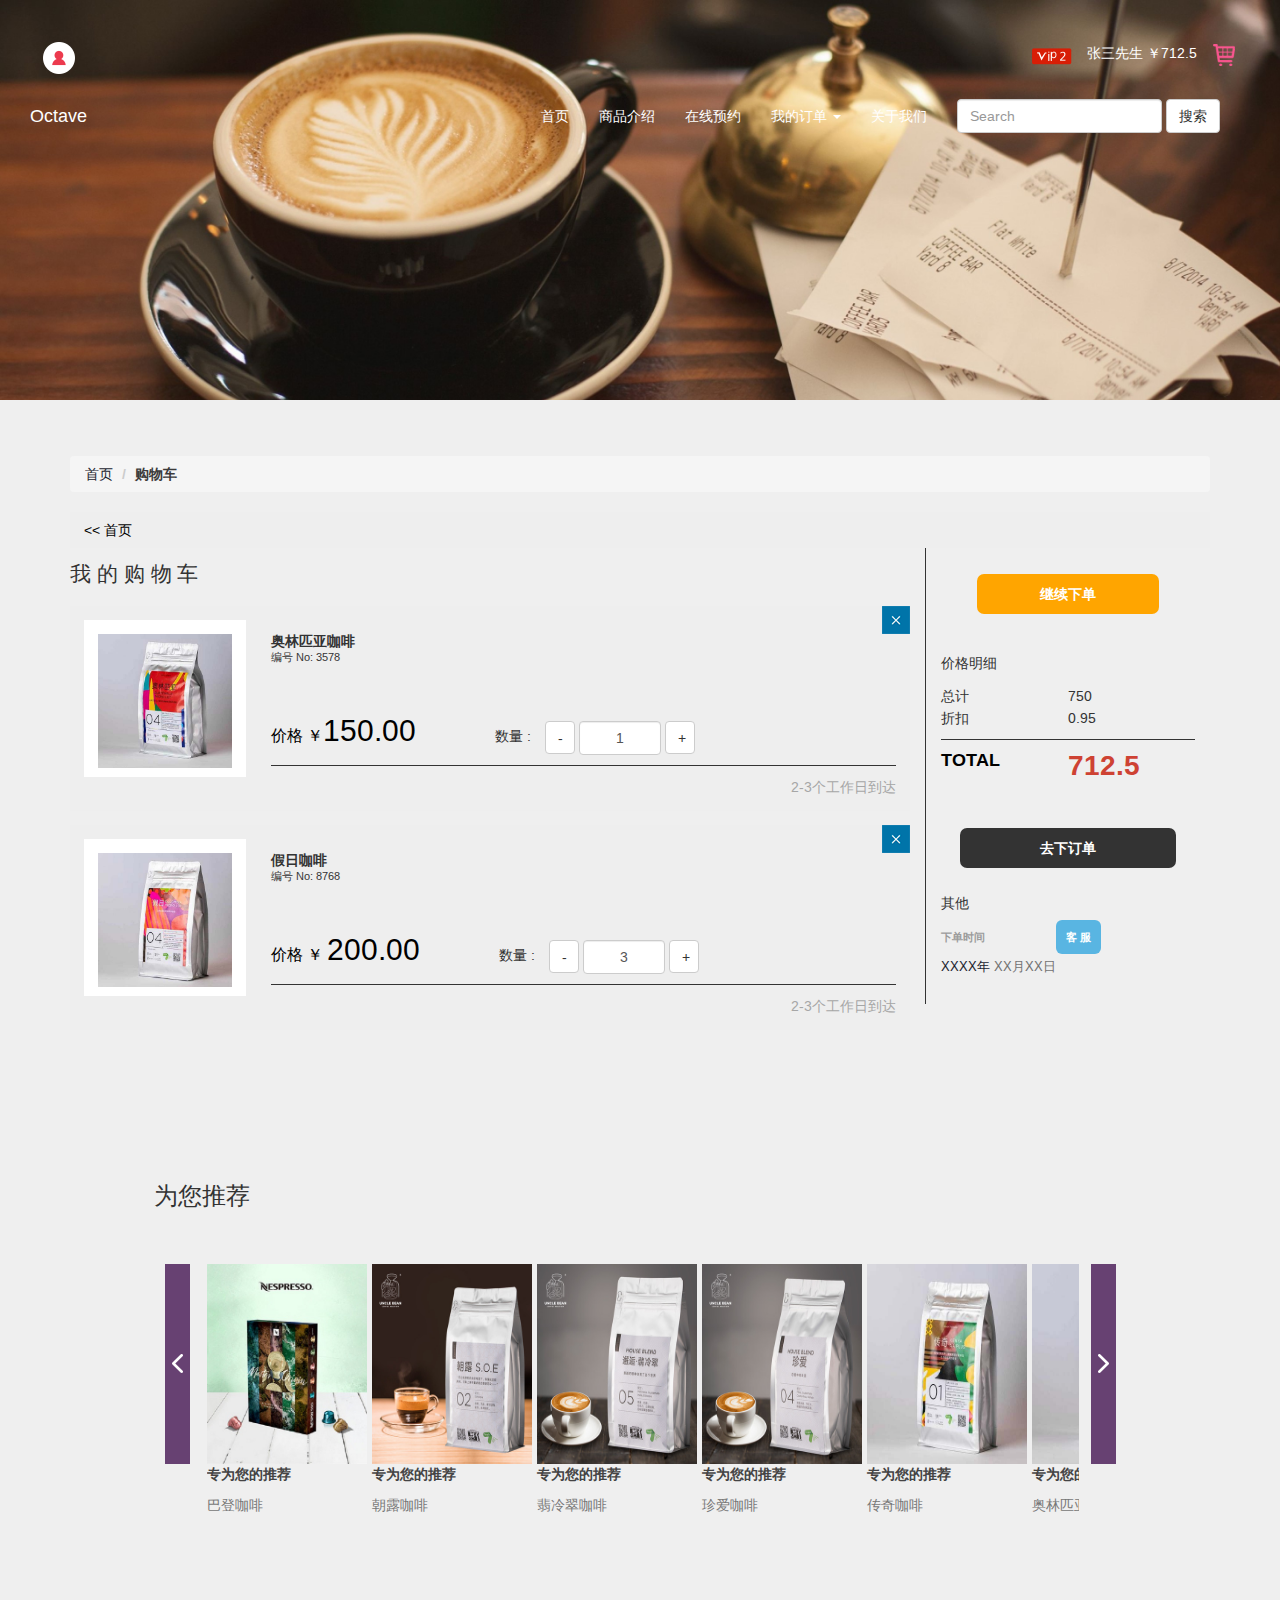
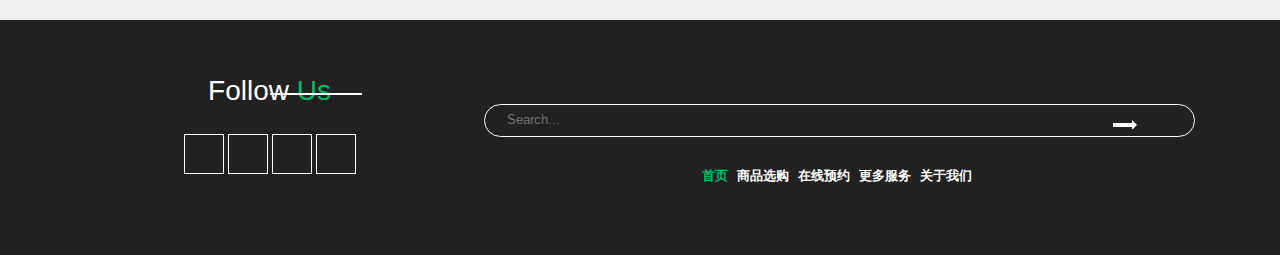
==== commit da18dc34: "Delete sign-up.html" ====
--- a/shop/cart.html
+++ b/shop/cart.html
@@ -7,7 +7,8 @@
 <link href="css/iconfont.css" rel="stylesheet" type="text/css" media="all" />
 <link href='http://fonts.googleapis.com/css?family=Raleway:400,200,600,800,700,500,300,100,900' rel='stylesheet' type='text/css'>
 <link href='http://fonts.googleapis.com/css?family=Arimo:400,700,700italic' rel='stylesheet' type='text/css'>
-<link rel="stylesheet" type="text/css" href="css/component.css" />
+<!-- <link rel="stylesheet" type="text/css" href="css/component.css" /> -->
+<link rel="stylesheet" type="text/css" href="css/font-awesome.css" />
 <link rel="stylesheet" type="text/css" href="css/cart.css" />
 <meta name="viewport" content="width=device-width, initial-scale=1">
 <meta http-equiv="Content-Type" content="text/html; charset=utf-8" />
@@ -15,9 +16,8 @@
 Bootstrap Web Templates, Flat Web Templates, Andriod Compatible web template, Smartphone 
 Compatible web template, free webdesigns for Nokia, Samsung, LG, SonyErricsson, Motorola web design"/>
 <script src="js/jquery.min.js"></script>
-
 <script src="js/bootstrap.min.js"> </script>
-
+<script src="js/jquery-boxSlider.js"> </script>
 
 
 <!-- start menu -->
@@ -64,7 +64,7 @@
         <span class="icon-bar"></span>
         <span class="icon-bar"></span>
       </button>
-      <a class="navbar-brand" href="#">Octaca</a>
+      <a class="navbar-brand" href="#">Octave</a>
     </div>
 
     <!-- Collect the nav links, forms, and other content for toggling -->
@@ -73,7 +73,7 @@
 		  <div class="form-group ">
 		    <input type="text" class="form-control" placeholder="Search">
 		  </div>
-		  <button type="submit" class="btn btn-default">Submit</button>
+		  <button type="submit" class="btn btn-default">搜索</button>
 		</form>
       <ul class="nav navbar-nav navbar-right">
          <li><a href="#">首页</a></li>
@@ -185,10 +185,8 @@
 				 <span class="a_total total"></span>
 				 <span>折扣</span>
 				 <span id="discount" class="total"></span>
-				 <span>运费</span>
-				 <span class="freight total"></span>
-				  <!-- <span id="daojia"><button type="button"  class="btn btn-default go">快递到家</button></span> -->
-				 <!-- <span id="shangmen"><button type="button"  class="btn btn-default go">上门自取</button></span> -->
+				 <!-- <span>运费</span> -->
+				 <!-- <span class="freight total"></span> -->
 				 <div class="clearfix"></div>				 
 			 </div>	
 			 <h4 class="last-price">TOTAL</h4>
@@ -203,20 +201,64 @@
 			 </div>
 			</div>
 	 </div>
+	 
+	 <div class="tuijian">
+	 	<h3>为您推荐</h3>
+	 </div>
+	 <div class="wrap">
+	 	<div class="box-slider" id="dowebok">
+	 		<a href="javascript:" class="box-slider-seta-left"></a>
+	 		<div class="box-slider-content">
+	 			<div class="box-slider-move">
+	 				<div class="item first"><img src="images/sp10.jpg" ><p>专为您的推荐</p><span>巴登咖啡</span></div>
+	 				<div class="item"><img src="images/sp01.jpg" ><p>专为您的推荐</p><span>朝露咖啡</span></div>
+	 				<div class="item"><img src="images/sp02.jpg" ><p>专为您的推荐</p><span>翡冷翠咖啡</span></div>
+	 				<div class="item"><img src="images/sp03.jpg" ><p>专为您的推荐</p><span>珍爱咖啡</span></div>
+	 				<div class="item"><img src="images/sp04.jpg" ><p>专为您的推荐</p><span>传奇咖啡</span></div>
+	 				<div class="item"><img src="images/sp05.jpg" ><p>专为您的推荐</p><span>奥林匹亚咖啡</span></div>
+	 				<div class="item"><img src="images/sp06.jpg" ><p>专为您的推荐</p><span>假日咖啡</span></div>
+	 				<div class="item"><img src="images/sp07.jpg" ><p>专为您的推荐</p><span>牙买加蓝山咖啡</span></div>
+	 				<div class="item"><img src="images/sp08.jpg" ><p>专为您的推荐</p><span>曼特宁Aged</span></div>
+	 				<div class="item last-item"><img src="images/sp09.jpg" ><p>专为您的推荐</p><span>巴拿马</span></div>
+	 			</div>
+	 		</div>
+	 		<a href="javascript:" class="box-slider-seta-right"></a>
+	 	</div>
+	 </div>
 </div>
 
-<!--fotter-->
-<div class="fotter-logo">
-	 <div class="container">
-	 <div class="ftr-logo"><h3><a href="index.html">Octaca</a></h3></div>
-	 <div class="ftr-info">
-	 <p>©2019 八等分咖啡有限公司 <span>地址：河南省郑州市</span><span> - Collect from 电话：0371-66666333 18739903122</span> </p>
-	 <p><a href="">豫ICP备17009823号 </a> <span>技术支持： 青峰网络 免责声明 </span></p>
-	</div>	 <div class="clearfix"></div>
-	 </div>
-</div>
-<!--fotter//-->
-
+
+
+
+
+
+<div class="footer">
+			<div class="container">
+				<div class="col-md-4 w3layouts_footer_grid">
+					<h2>Follow <span>Us</span></h2>
+					<ul class="social_agileinfo">
+						<li><a href="#" class="w3_facebook"><i class="fa fa-facebook"></i></a></li>
+						<li><a href="#" class="w3_twitter"><i class="fa fa-twitter"></i></a></li>
+						<li><a href="#" class="w3_instagram"><i class="fa fa-instagram"></i></a></li>
+						<li><a href="#" class="w3_google"><i class="fa fa-google-plus"></i></a></li>
+					</ul>
+				</div>
+				<div class="col-md-8 w3layouts_footer_grid">
+					<form action="#" method="post">
+						<input type="email" name="search" placeholder="Search..." required="">
+						<input type="submit" value="">
+					</form>
+					<ul class="w3l_footer_nav">
+						<li><a href="index.html" class="active">首页</a></li>
+						<li><a href="shangpin.html">商品选购</a></li>
+						<li><a href="zaixian.html">在线预约</a></li>
+						<li><a href="icons.html">更多服务</a></li>
+						<li><a href="aboutUs.html">关于我们</a></li>
+					</ul>
+				</div>
+				<div class="clearfix"> </div>
+			</div>
+		</div>
 
 <script src="js/my_ccart.js"> </script>
 </body>
--- a/shop/css/style.css
+++ b/shop/css/style.css
@@ -20,7 +20,74 @@
 		border-bottom:3px solid white;
 }
 
-
+.navbar-default .navbar-nav > li > a,.navbar-default .navbar-brand{
+		color:white !important;
+	}
+	
+@media(min-width: 768px){   /* >=768px */
+
+.dropdown a {
+	color:white !important;   /* 下拉框 */
+
+}
+
+}
+
+@media(min-width: 992px){   /* >=992px */
+	
+	.dropdown a {
+		color:white !important;   /* 下拉框 */
+	
+	}
+	
+}
+
+
+
+	}
+@media(min-width: 1200px){   /* >=992px */
+
+	.dropdown a {
+		color:white !important;   /* 下拉框 */
+	
+	}
+	haha{
+		background:none !important;
+		background-position:20px 50px;
+	}
+}
+
+/* 当屏幕缩小时 去掉导航条边框线 */
+@media(max-width :1199px){ /* <=1199px */
+	.navbar-default .navbar-form{
+		border:none;
+	}
+	
+	.dropdown a {
+		color:white !important;   /* 下拉框 */
+	
+	}
+
+	
+
+	.navbar-form{
+		display:none;
+	}
+}   
+
+@media(max-width: 992px){   /* <=992px */
+		.navbar-default .navbar-form{
+			border:none;
+		}
+		.dropdown a {
+			color:white !important;   /* 下拉框 */
+		
+		}
+
+	.navbar-form{
+		display:none;
+	}
+	}
 
 
 
@@ -1188,7 +1255,7 @@
 .metro li:last-child {
     border-bottom: 0;
 }
-.checkbox i {
+/* .checkbox i {
   position: absolute;
   bottom: 255px;
   left: 14.9%;
@@ -1197,7 +1264,7 @@
   height: 20px;
   outline: none;
   border: 2px solid #D2CF99;
-}
+} */
 .checkbox{
 	margin-top:0;
 }
--- a/shop/css/cart.css
+++ b/shop/css/cart.css
@@ -8,30 +8,87 @@
 	color:white !important;   /* 下拉框 */
 
 }
-
-}
-
+.w3layouts_footer_grid h2:after {
+		    content: '';
+		    position: absolute;
+		    top: 55%;
+		    left: 40%;
+		    width: 25%;
+		    height: 2px;
+		    background: #fff;
+		} 
+}
+@media(min-width:1052px) and (max-width:984px){
+	.w3layouts_footer_grid h2:after{
+		 left: 35%;
+	}
+}
 @media(min-width: 992px){   /* >=992px */
 	
 	.dropdown a {
 		color:white !important;   /* 下拉框 */
 	
 	}
-	
-}
-
-
-
-	}
-@media(min-width: 1200px){   /* >=992px */
+		.w3layouts_footer_grid form{
+	    padding: 1em;
+	    border: 1px solid #fff;
+	    border-radius: 30px;
+	    width: 70%;
+	}
+	.w3layouts_footer_grid input[type="email"] {
+	    outline: none;
+	    padding: 0 10px;
+	    color: #fff;
+	    font-size: 14px;
+	    width: 88%;
+	    background: none;
+	    border: none;
+	}
+	.w3layouts_footer_grid input[type="submit"]{
+		outline: none;
+	    padding: 0;
+	    width: 10%;
+	    background: url(../images/arrow.png) no-repeat 0px 4px;
+	    border: none;
+	}
+	.w3layouts_footer_grid h2:after{
+		 left: 50%;
+	}
+}
+
+
+
+	}
+@media(min-width: 1200px){   /* >=1200px */
 
 	.dropdown a {
 		color:white !important;   /* 下拉框 */
 	
 	}
-	haha{
-		background:none !important;
-		background-position:20px 50px;
+	.w3layouts_footer_grid form{
+	    padding: 1em;
+	    border: 1px solid #fff;
+	    border-radius: 30px;
+	    width: 70%;
+	}
+	.w3layouts_footer_grid input[type="email"] {
+	    outline: none;
+	    padding: 0 10px;
+	    color: #fff;
+	    font-size: 14px;
+	    width: 88%;
+	    background: none;
+	    border: none;
+	}
+		.w3layouts_footer_grid input[type="submit"]{
+		outline: none;
+	    padding: 0;
+	    width: 10%;
+	    background: url(../images/arrow.png) no-repeat 0px 4px;
+	    border: none;
+	}
+	.w3layouts_footer_grid h2:after{
+		left: 69%;
 	}
 }
 
@@ -46,14 +103,64 @@
 	
 	}
 
-	
-
 	.navbar-form{
 		display:none;
 	}
+	.w3layouts_footer_grid form{
+	    padding: 1em;
+	    border: 1px solid #fff;
+	    border-radius: 30px;
+	    width: 90%;
+		
+	}
+	.w3layouts_footer_grid input[type="email"] {
+	    outline: none;
+	    padding: 0 10px;
+	    color: #fff;
+	    font-size: 14px;
+	    width: 88%;
+	    background: none;
+	    border: none;
+	}
+		.w3layouts_footer_grid input[type="submit"]{
+		outline: none;
+	    padding: 0;
+	    width: 10%;
+	    background: url(../images/arrow.png) no-repeat 0px 4px;
+	    border: none;
+	}
+	.w3layouts_footer_grid:first-child, .w3layouts_footer_grid:nth-child(2){
+		    margin: 2em auto 0;
+	}
+	.w3l_footer_nav li {
+		    display: inline-block;
+		    margin-right: 4em;
+		    text-transform: uppercase;
+		}
+		.w3layouts_footer_grid h2:after {
+				    content: '';
+				    position: absolute;
+				    top: 55%;
+				    left: 72%;
+				    width: 25%;
+				    height: 2px;
+				    background: #fff;
+				} 
+			
 }   
-
-@media(max-width: 992px){   /* <=992px */
+/* @media(max-width: 1080px){
+	.w3layouts_footer_grid h2:after{
+		   content: '';
+		position: absolute;
+		top: 55%;
+		left: 35%;
+		width: 25%;
+		height: 2px;
+		background: #fff;
+		
+	}
+} */
+@media(max-width: 991px){   /* <=991px */
 		.navbar-default .navbar-form{
 			border:none;
 		}
@@ -61,8 +168,275 @@
 			color:white !important;   /* 下拉框 */
 		
 		}
-
-	.navbar-form{
+		.navbar-form{
 		display:none;
 	}
-	}+	.w3layouts_footer_grid form{
+	    padding: 1em;
+	    border: 1px solid #fff;
+	    border-radius: 30px;
+	    width: 105%;
+	}
+	.w3l_footer_nav {
+	    margin: 2em 0 1em;
+	} .w3layouts_footer_grid:first-child, .w3layouts_footer_grid:nth-child(2){
+		text-align:center;
+		width: 100%;}
+	}.w3layouts_footer_grid:first-child, .w3layouts_footer_grid:nth-child(2){
+		    float: none;
+	width: 80%;
+	text-align: center;
+	margin: 0 auto;
+	}
+	.w3l_footer_nav{
+		margin:2em 0 1em;
+	}
+	.w3l_footer_nav ul{
+		padding:0;
+	}
+			.w3layouts_footer_grid form {
+	    width: 100%;
+	}
+	
+		.w3layouts_footer_grid:first-child {
+	    float: left;
+	    width: 35%;
+	}
+	.w3layouts_footer_grid:nth-child(2) {
+		margin: 2em auto 0;
+    float: right;
+    width: 65%;
+}
+	.w3l_footer_nav li {
+		    display: inline-block;
+		    margin-right: 4em;
+		    text-transform: uppercase;
+		}
+		
+	}@media(max-width: 1211px)and (min-width:986px){
+			.w3layouts_footer_grid h2:after{
+			    left: 40%;
+				width: 20%;
+		}
+	}
+	@media(max-width: 640px){
+				.w3layouts_footer_grid form {
+		    width: 100%;
+		}
+	
+			
+.w3l_footer_nav li {
+    display: inline-block;
+    margin-right: 4em;
+    text-transform: uppercase;
+}
+		.w3layouts_footer_grid form{
+		    padding: 1em;
+		    border: 1px solid #fff;
+		    border-radius: 30px;
+		    width: 105%;
+		}
+		p, ul li, ol li {
+    margin: 0;
+    font-size: 14px;
+
+}
+		.w3l_footer_nav {
+		    margin: 2em 0 1em;
+		} .w3layouts_footer_grid:first-child, .w3layouts_footer_grid:nth-child(2){
+			margin: 2em auto 0;
+			text-align:center;
+			width: 100%;
+		}.w3layouts_footer_grid:first-child, .w3layouts_footer_grid:nth-child(2){
+			    float: none;
+		width: 80%;
+		text-align: center;
+		margin: 0 auto;
+		}
+		.w3l_footer_nav{
+			margin:2em 0 1em;
+		}
+		.w3l_footer_nav ul{
+			padding:0;
+		}
+		
+		.w3l_footer_nav li {
+		    display: inline-block;
+		    margin-right: 1.5em;
+		    text-transform: uppercase;
+		}	
+		
+		.w3layouts_footer_grid h2:after{
+			    left: 60%;
+				width: 20%;
+		}
+
+	}
+.cart {
+    background: #efefef;
+    padding: 4em 0;}
+	
+	
+
+
+	
+	/* foot */
+.w3l_footer_nav li{
+			    display: inline-block;
+		margin-right: 4em;
+		text-transform: uppercase;
+			float:none;	
+		    margin-right: 0.4em;
+		font-size: 13px;
+		}
+		.w3layouts_footer_grid:nth-child(2){
+			    margin: 2em auto 0;
+		}
+.footer{
+	padding:4em 0;
+	background:#212121;
+}
+.w3layouts_footer_grid  h2{
+		    font-size: 1.6em;
+			margin-top: 0px;
+	}
+.w3layouts_footer_grid h2{
+	font-size:2em;
+	color:#fff;
+	position:relative;
+	margin-bottom: 1em;
+}
+
+.w3layouts_footer_grid h2 span{
+	color:#00ba66;
+}
+.social_agileinfo li{
+	display:inline-block;
+}
+.social_agileinfo li a{
+	width:40px;
+	height:40px;
+	display:block;
+	border:1px solid #fff;
+	text-align:center;
+	color:#fff;
+}
+.social_agileinfo li a i{
+	font-size:1em;
+	line-height:2.8em;
+}
+.w3_facebook:hover{
+	border:1px solid #3b5998;
+	background:#3b5998;
+}
+.w3_twitter:hover{
+	border:1px solid #1da1f2;
+	background:#1da1f2;
+}
+.w3_instagram:hover{
+	border:1px solid #833ab4;
+	background:#833ab4;
+}
+.w3_google:hover{
+	border:1px solid #dd4b39;
+	background:#dd4b39;
+}
+/* .w3l_footer_nav{
+	margin: 3em 0 1em;
+} */
+
+.w3l_footer_nav li a{
+	color:#fff;
+	font-weight:bold;
+	text-decoration:none;
+}
+.w3l_footer_nav li a:hover,.w3l_footer_nav li a.active{
+	color:#00ba66;
+}
+.w3layouts_footer_grid p{
+	color:#999;
+	line-height:1.8em;
+}
+.w3layouts_footer_grid p a{
+	color:#fff;
+	text-decoration:underline;
+}
+.w3layouts_footer_grid p a:hover{
+	color:#00ba66;
+}
+
+/* .w3layouts_footer_grid input[type="email"] {
+    outline: none;
+    padding: 0 10px;
+    color: #fff;
+    font-size: 14px;
+    width: 88%;
+    background: none;
+    border: none;
+}
+.w3layouts_footer_grid input[type="submit"]{
+	outline: none;
+    padding: 0;
+    width: 10%;
+    background: url(../images/arrow.png) no-repeat 0px 4px;
+    border: none;
+} */
+
+.w3layouts_footer_grid h2 {
+		font-size: 1.4em;
+	}
+	.w3layouts_footer_grid form {
+		padding: 0.3em .5em .5em;
+	}
+.w3layouts_footer_grid input[type="email"],.w3_agileits_search input[type="text"],.agileits_mail_grid_right1 input[type="text"], .agileits_mail_grid_right1 input[type="email"], .agileits_mail_grid_right1 textarea {
+		font-size: 13px;
+	}
+     .social_agileinfo li a i {
+    font-size: 1em;
+    line-height: 2.8em;
+}
+.w3layouts_footer_grid h2 {
+    font-size: 2em;
+    color: #fff;
+    position: relative;
+    margin-bottom: 1em;
+} 
+h2 {
+    font-family: 'Dosis', sans-serif;
+    margin: 0;
+}
+.fa {
+    display: inline-block;
+    font: normal normal normal 14px/1 FontAwesome;
+    font-size: inherit;
+    text-rendering: auto;
+    -webkit-font-smoothing: antialiased;
+    -moz-osx-font-smoothing: grayscale;
+}
+.social_agileinfo li a{
+	    width: 40px;
+    height: 40px;
+    display: block;
+    border: 1px solid #fff;
+    text-align: center;
+    color: #fff;
+}
+	
+.w3layouts_footer_grid > h2 {
+    font-size: 2em;
+    color: #fff;
+    position: relative;
+    margin-bottom: 1em;
+}	
+	
+	
+	
+	
+	
+	
+	
+	
+	
+	
+	
+	
--- a/shop/css/megamenu.css
+++ b/shop/css/megamenu.css
@@ -1,3 +1,23 @@
+.tuijian{margin-left:11em;width: 100px;height: 50px;margin-bottom: -5em;margin-top:10em}
+.wrap { position: relative; width: 982px;; margin: 100px auto;}
+#dowebok { overflow: hidden;}
+.box-slider .box-slider-seta-left { float: left; width: 25px; height: 200px; background: url(../images/seta-left.png) no-repeat center center #674172;}
+.box-slider .box-slider-seta-right { float: right; width: 25px; height: 200px; background: url(../images/seta-right.png) no-repeat center center #674172;}
+.box-slider .box-slider-content { position: absolute; left: 42px; width: 892px; overflow: hidden;}
+.box-slider .box-slider-move { position: relative; top: 0; left: 0; width: 10000px;}
+.box-slider .item { float: left; width: 160px; margin-left: 5px;}
+.box-slider .item.first { margin-left: 0;}
+.box-slider .item span { display: block; height: 200px; }
+.item  img{background-size:cover;height:200px;width: 100%;}
+.box-slider .last-item span {  font-family: Arial, Helvetica, sans-serif; color: #333;}
+.box-slider-move { overflow: hidden; *zoom:1;}
+.item p{color: #444;
+    font-weight: 600;
+    line-height: 1.5;
+    margin: 0 0 10px 0;
+    font-family: 'Raleway',sans-serif;}
+.item span{       margin-top: 10px;color: #777;}
+/* 源代码 */
 .megamenu{margin-bottom:0px;padding:0;width:100%;list-style:none;display:inline-block;position:relative;font-size:15px}
 .megamenu li{margin-bottom:-5px;display:inline}
 .megamenu>li>a{float:left;padding:8px 63.1px;text-decoration:none;text-transform:capitalize;font-size:1em; -webkit-transition: all 0.3s ease-in-out;text-transform:uppercase;
@@ -50,15 +70,40 @@
 .skyblue>li:hover>a,.skyblue .dropdown li:hover>a{color:#fff; background:#3C3B3B;}.
 skyblue .megapanel img:hover,.skyblue form.contact input[type="text"]:focus,.skyblue form.contact textarea:focus{}
 .skyblue form.contact input[type="submit"]{background:#00405d;text-transform:uppercase;}
+@media (max-width:1280px) {
+	.wrap{
+				/* width:978px; */
+				width:951px;
+			}
+			.box-slider .box-slider-content{
+				    /* width: 900px; */
+					 width: 872px;
+			}
+			
+}
+
 @media(max-width:1024px){
 	.megamenu>li>a {
   padding: 9px 46.4px!important;
 }
+.wrap{
+			width:790px;
+		}
+		.box-slider .box-slider-content{
+			    width: 700px;
+		}
+
 }
 @media(max-width:800px){
 	.megamenu>li>a {
 		padding: 8px 8px;
 	}
+	.wrap{
+			width:629px;
+		}
+		.box-slider .box-slider-content{
+			    width: 550px;
+		}
 }
 @media(max-width:768px){
 	.megamenu>li{display:block;width:100%;border-bottom:none;box-sizing:border-box;-moz-box-sizing:border-box;-webkit-box-sizing:border-box}
@@ -94,16 +139,34 @@
 	.megamenu>li.showhide {
 		height: 40px;
 	}
+	.wrap{
+			width:629px;
+		}
+		.box-slider .box-slider-content{
+			    width: 550px;
+		}
 }
 @media (max-width: 736px){
 .megamenu>li>a {
   font-size:14px;
 }
+.wrap{
+		width:582px;
+	}
+	.box-slider .box-slider-content{
+		    width: 490px;
+	}
 }
 @media (max-width: 600px){
 .megamenu>li>a {
   font-size: 14px;
 }
+.wrap{
+		width:530px;
+	}
+	.box-slider .box-slider-content{
+		    width: 453px;
+	}
 }
 @media (max-width: 568px){
 .megamenu>li.showhide {
@@ -112,22 +175,44 @@
 .megamenu>li.showhide span.title {
   margin: 6px 0 0 15px;
 }
+.wrap{
+		width:336px;
+	}
+	.box-slider .box-slider-content{
+		    width: 242px;
+	}
 }
 @media (max-width: 414px){
 .megamenu>li.showhide {
   height: 35px;
 }
+.wrap{
+		width:336px;
+	}
+	.box-slider .box-slider-content{
+		    width: 242px;
+	}
 }
 @media (max-width: 384px){
 .megamenu>li.showhide {
   height: 35px;
 }
+
 }
 @media (max-width: 375px){
 .megamenu>li.showhide span.title {
   margin: 7px 0 0 15px;
 }
+
+
 }
 /* start megamenu colors */
 
-
+/* @media screen and (max-width:975px){
+	.wrap{
+		width:336px;
+	}
+	.box-slider .box-slider-content{
+		    width: 242px;
+	}
+} */
